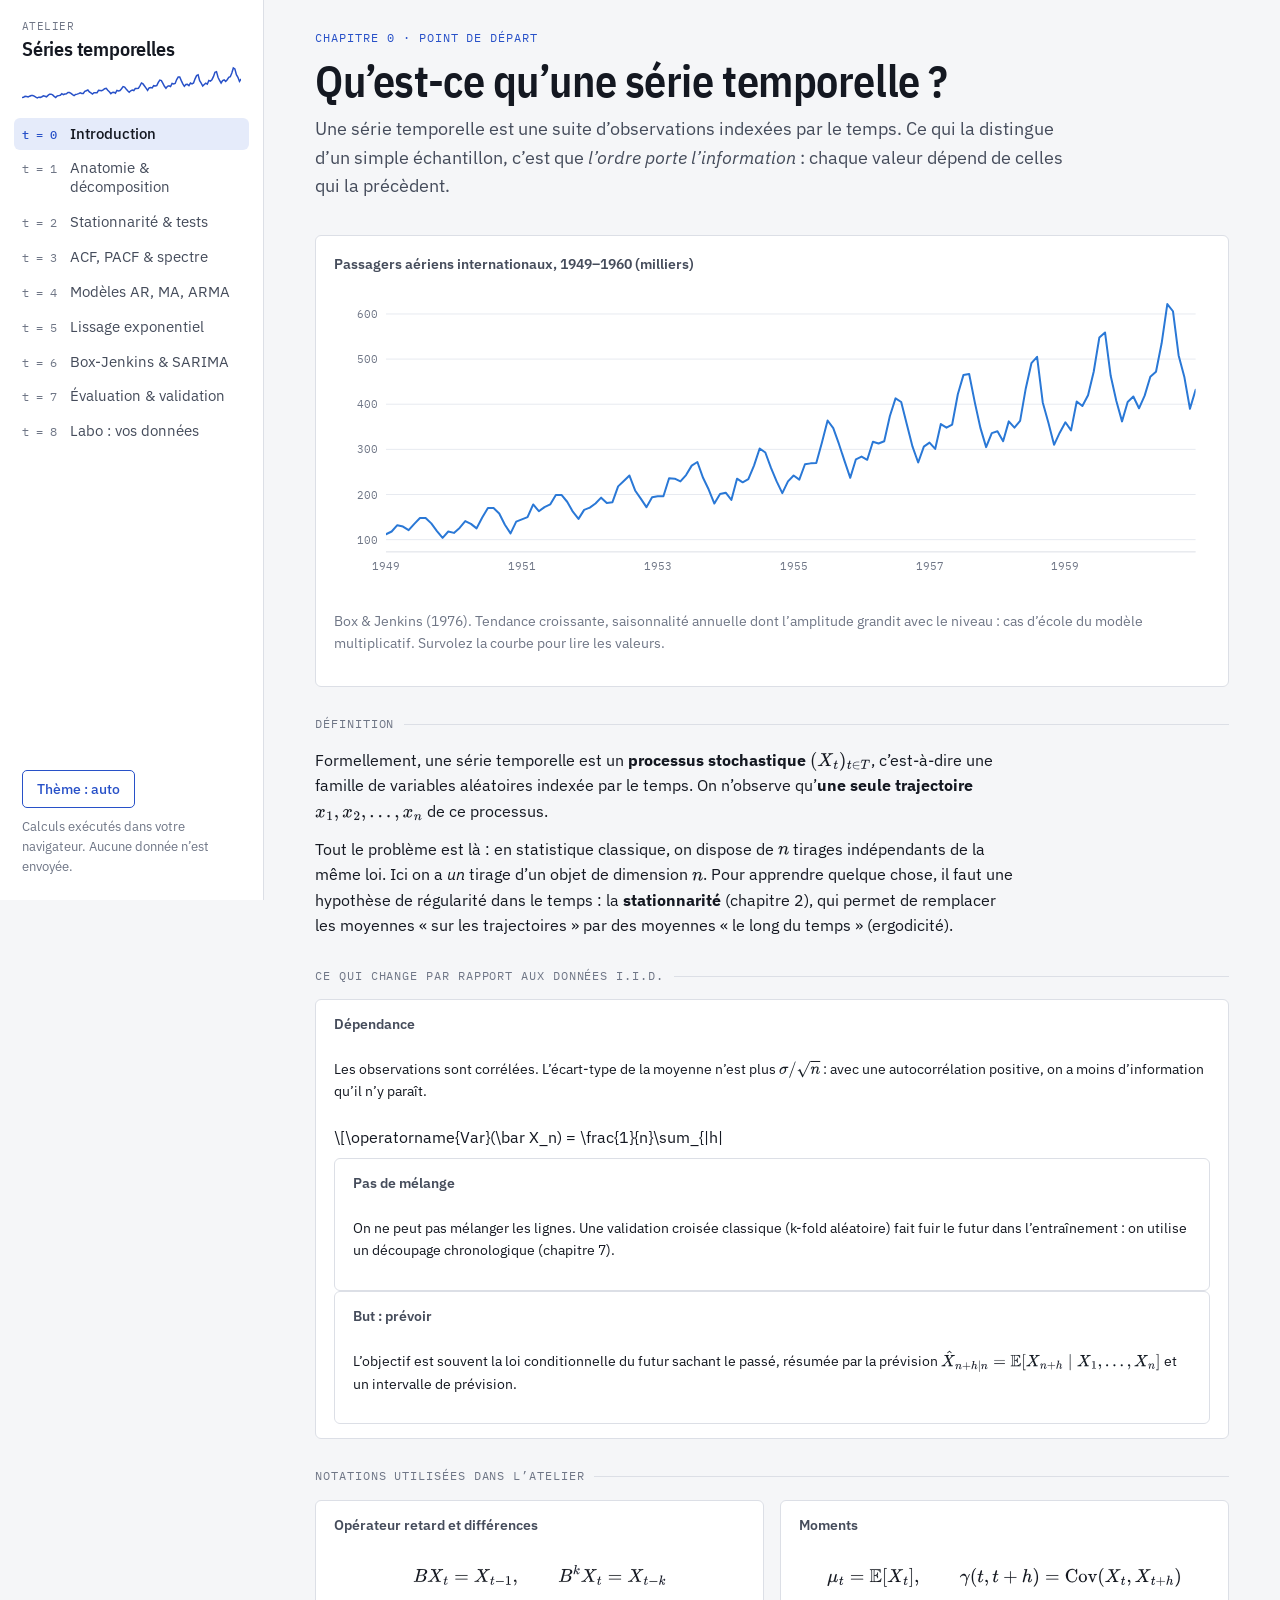
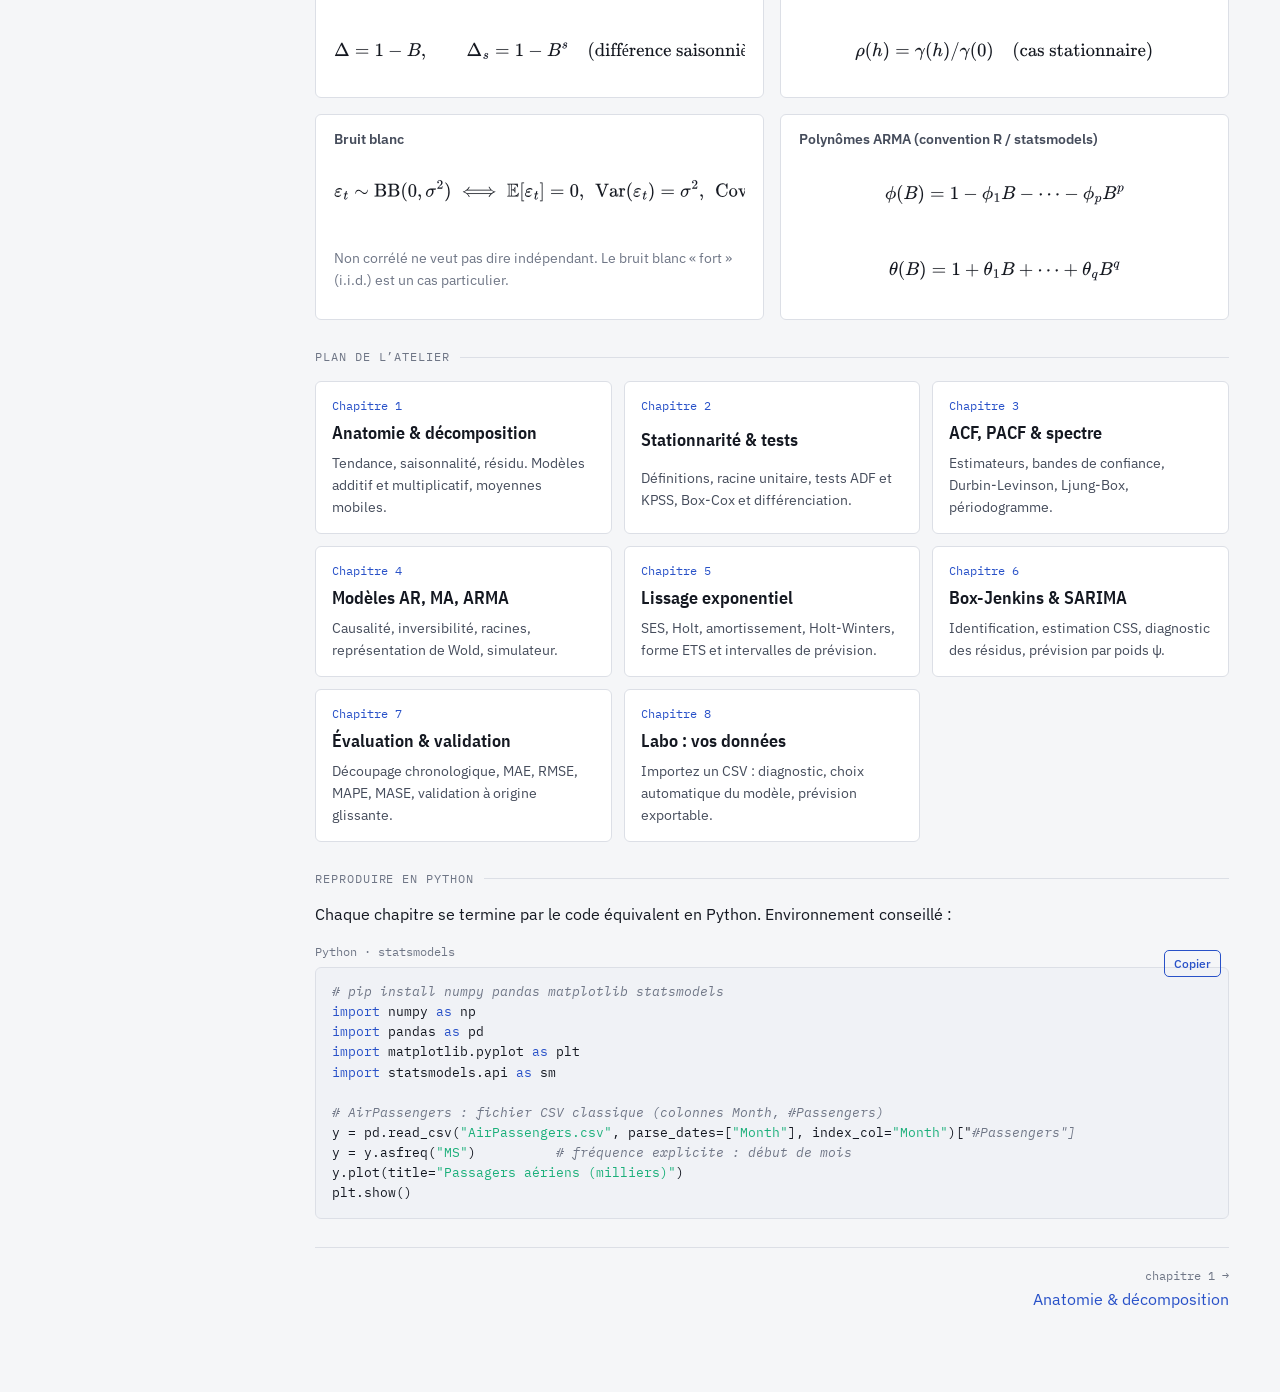
==== index.html @ 59c5519e "Atelier Séries Temporelles : application pédagogique interactive Neuf chapitres de la théorie à la p" ====
<!doctype html>
<html lang="fr">
<head>
<meta charset="utf-8">
<meta name="viewport" content="width=device-width, initial-scale=1, viewport-fit=cover">
<title>Atelier Séries Temporelles</title>
<meta name="description" content="Des fondements aux modèles SARIMA et Holt-Winters : théorie, simulations interactives et pratique sur vos propres données.">
<link rel="preconnect" href="https://fonts.googleapis.com">
<link rel="preconnect" href="https://fonts.gstatic.com" crossorigin>
<link rel="stylesheet" href="https://fonts.googleapis.com/css2?family=IBM+Plex+Mono:wght@400;500&family=IBM+Plex+Sans+Condensed:wght@500;600&family=IBM+Plex+Sans:ital,wght@0,400;0,500;0,600;1,400&display=swap">
<link rel="stylesheet" href="css/style.css">
<script>
  window.MathJax = {
    tex: { inlineMath: [['\\(', '\\)']], displayMath: [['\\[', '\\]']] },
    svg: { fontCache: 'global' },
    options: { skipHtmlTags: ['script', 'noscript', 'style', 'textarea', 'pre', 'code', 'select', 'option'] },
    startup: { typeset: false },
  };
</script>
<script src="vendor/tex-svg-full.js" defer></script>
</head>
<body>
<div class="app">
  <nav class="nav" aria-label="Chapitres">
    <div class="brand">
      <div class="brand-name"><small>Atelier</small>Séries temporelles</div>
      <svg id="brand-spark" viewBox="0 0 220 34" preserveAspectRatio="none" aria-hidden="true"><path d=""/></svg>
    </div>
    <ol id="toc"></ol>
    <div class="nav-foot">
      <button class="ghost theme-toggle" id="theme-toggle" type="button">Thème : auto</button>
      <span class="credit">Calculs exécutés dans votre navigateur. Aucune donnée n’est envoyée.</span>
    </div>
  </nav>
  <main id="content" tabindex="-1"></main>
</div>
<script src="js/stats.js"></script>
<script src="js/data.js"></script>
<script src="js/charts.js"></script>
<script src="js/ui.js"></script>
<script src="js/ch-fondations.js"></script>
<script src="js/ch-modeles.js"></script>
<script src="js/ch-pratique.js"></script>
<script src="js/app.js"></script>
</body>
</html>
---- css/style.css ----
/* Carnet de laboratoire : colonne de navigation fixe à gauche, texte à ~70 caractères,
   figures pleine largeur de la colonne de contenu. */
:root {
  --bg: #f5f6f8;
  --panel: #ffffff;
  --panel-2: #eef1f5;
  --ink: #141821;
  --ink-2: #454c5b;
  --ink-3: #6f7686;
  --line: #dcdfe6;
  --grid: #e7eaf0;
  --accent: #2851c8;
  --accent-ink: #ffffff;
  --accent-soft: #e5ebfa;
  --code-bg: #f0f2f6;
  --s1: #2a78d6;
  --s2: #eb6834;
  --s3: #1baf7a;
  --s4: #e34948;
  --s5: #4a3aa7;
  --good: #1d7f47;
  --good-soft: #e3f3ea;
  --warn: #9a6400;
  --warn-soft: #fbf0d9;
  --bad: #b83232;
  --bad-soft: #fbe6e6;

  --f-display: 'IBM Plex Sans Condensed', 'Arial Narrow', system-ui, sans-serif;
  --f-body: 'IBM Plex Sans', system-ui, -apple-system, 'Segoe UI', sans-serif;
  --f-mono: 'IBM Plex Mono', ui-monospace, 'SFMono-Regular', Menlo, Consolas, monospace;

  --radius: 6px;
  --nav-w: 264px;
  color-scheme: light;
}
@media (prefers-color-scheme: dark) {
  :root:not([data-theme="light"]) {
    --bg: #0e1015; --panel: #161920; --panel-2: #1c2029; --ink: #edf0f5; --ink-2: #b9bfcc; --ink-3: #868d9d;
    --line: #2a2f3b; --grid: #222733; --accent: #86a6ff; --accent-ink: #0e1015; --accent-soft: #1d2640;
    --code-bg: #12151b; --s1: #3987e5; --s2: #d95926; --s3: #199e70; --s4: #e66767; --s5: #9085e9;
    --good: #58c58a; --good-soft: #15291e; --warn: #e2b04a; --warn-soft: #2b2312; --bad: #f07b7b; --bad-soft: #2e1818;
    color-scheme: dark;
  }
}
:root[data-theme="dark"] {
  --bg: #0e1015; --panel: #161920; --panel-2: #1c2029; --ink: #edf0f5; --ink-2: #b9bfcc; --ink-3: #868d9d;
  --line: #2a2f3b; --grid: #222733; --accent: #86a6ff; --accent-ink: #0e1015; --accent-soft: #1d2640;
  --code-bg: #12151b; --s1: #3987e5; --s2: #d95926; --s3: #199e70; --s4: #e66767; --s5: #9085e9;
  --good: #58c58a; --good-soft: #15291e; --warn: #e2b04a; --warn-soft: #2b2312; --bad: #f07b7b; --bad-soft: #2e1818;
  color-scheme: dark;
}

* { box-sizing: border-box; }
html { -webkit-text-size-adjust: 100%; }
body {
  margin: 0; background: var(--bg); color: var(--ink);
  font-family: var(--f-body); font-size: 16px; line-height: 1.6;
}
a { color: var(--accent); }
:focus-visible { outline: 2px solid var(--accent); outline-offset: 2px; }
@media (prefers-reduced-motion: reduce) { * { transition: none !important; scroll-behavior: auto !important; } }

/* ------------------------------------------------ Coque */
.app { display: grid; grid-template-columns: var(--nav-w) minmax(0, 1fr); min-height: 100vh; }
.nav {
  position: sticky; top: env(safe-area-inset-top, 0px); height: 100vh; overflow-y: auto;
  border-right: 1px solid var(--line); background: var(--panel); padding: 20px 14px 24px;
  display: flex; flex-direction: column; gap: 18px;
}
.brand { display: grid; gap: 6px; padding: 0 8px; }
.brand-name { font-family: var(--f-display); font-weight: 600; font-size: 20px; line-height: 1.15; letter-spacing: -0.01em; }
.brand-name small { display: block; font-family: var(--f-mono); font-weight: 400; font-size: 11px; color: var(--ink-3); letter-spacing: 0.04em; text-transform: uppercase; margin-bottom: 4px; }
.brand svg { width: 100%; height: 34px; display: block; }
.brand svg path { fill: none; stroke: var(--accent); stroke-width: 1.5; }
.nav ol { list-style: none; margin: 0; padding: 0; display: grid; gap: 2px; }
.nav a {
  display: grid; grid-template-columns: 44px 1fr; align-items: baseline; gap: 4px;
  padding: 7px 8px; border-radius: var(--radius); color: var(--ink-2); text-decoration: none; font-size: 14.5px; line-height: 1.3;
}
.nav a .t { font-family: var(--f-mono); font-size: 11.5px; color: var(--ink-3); }
.nav a:hover { background: var(--panel-2); color: var(--ink); }
.nav a[aria-current="page"] { background: var(--accent-soft); color: var(--ink); font-weight: 500; }
.nav a[aria-current="page"] .t { color: var(--accent); }
.nav-foot { margin-top: auto; padding: 0 8px; display: grid; gap: 8px; font-size: 12.5px; color: var(--ink-3); }
.theme-toggle { justify-self: start; }

main { min-width: 0; padding-block: 28px 80px; padding-inline: clamp(16px, 4vw, 56px); }
.chapter { max-width: 980px; margin: 0 auto; display: grid; gap: 28px; }
/* Pistes de grille bornées : un tableau ou un bloc de code large défile dans son conteneur
   au lieu d'élargir la page. */
.chapter, .block, .panel, .formula, .ch-head, .quiz, .q, .prose, .prose ol, .prose ul { grid-template-columns: minmax(0, 1fr); }
.prose li { min-width: 0; }
.formula mjx-container { max-width: 100%; overflow-x: auto; overflow-y: hidden; }

/* ------------------------------------------------ Typographie */
.ch-head { display: grid; gap: 10px; padding-bottom: 6px; }
.eyebrow { font-family: var(--f-mono); font-size: 12px; letter-spacing: 0.08em; text-transform: uppercase; color: var(--accent); }
h1, h2, h3 { font-family: var(--f-display); text-wrap: balance; margin: 0; letter-spacing: -0.01em; }
h1 { font-size: clamp(30px, 4.2vw, 44px); line-height: 1.08; font-weight: 600; }
h2 { font-size: 25px; line-height: 1.2; font-weight: 600; }
h3 { font-size: 18.5px; line-height: 1.3; font-weight: 600; }
.lede { font-size: 18px; color: var(--ink-2); max-width: 68ch; margin: 0; }
.prose { max-width: 70ch; display: grid; gap: 12px; }
.prose p, .prose ul, .prose ol { margin: 0; }
.prose ul, .prose ol { padding-left: 1.3em; display: grid; gap: 4px; }
.muted { color: var(--ink-3); }
.small { font-size: 14px; }
code, kbd { font-family: var(--f-mono); font-size: 0.88em; background: var(--code-bg); padding: 1px 5px; border-radius: 4px; }
mjx-container[display="true"] { overflow-x: auto; overflow-y: hidden; max-width: 100%; padding: 4px 0; }

/* ------------------------------------------------ Blocs */
.block { display: grid; gap: 14px; }
.block > .label {
  font-family: var(--f-mono); font-size: 11.5px; letter-spacing: 0.08em; text-transform: uppercase; color: var(--ink-3);
  display: flex; align-items: center; gap: 10px;
}
.block > .label::after { content: ''; flex: 1; height: 1px; background: var(--line); }
.panel { background: var(--panel); border: 1px solid var(--line); border-radius: var(--radius); padding: 18px; display: grid; gap: 16px; min-width: 0; }
.formula {
  background: var(--panel); border: 1px solid var(--line); border-radius: var(--radius); padding: 14px 18px;
  display: grid; gap: 8px; min-width: 0; overflow-x: auto;
}
.formula .ftitle { font-size: 13.5px; font-weight: 600; color: var(--ink-2); }
.grid-2 { display: grid; grid-template-columns: repeat(auto-fit, minmax(min(100%, 380px), 1fr)); gap: 16px; }
.grid-3 { display: grid; grid-template-columns: repeat(auto-fit, minmax(min(100%, 250px), 1fr)); gap: 16px; }
.grid-2 > *, .grid-3 > * { min-width: 0; }
.callout { border-left: 3px solid var(--accent); background: var(--accent-soft); padding: 12px 16px; border-radius: 0 var(--radius) var(--radius) 0; max-width: 74ch; }
.callout.warn { border-color: var(--warn); background: var(--warn-soft); }
.callout.bad { border-color: var(--bad); background: var(--bad-soft); }
.callout.good { border-color: var(--good); background: var(--good-soft); }
.callout p { margin: 0; }
.callout p + p { margin-top: 6px; }

/* ------------------------------------------------ Contrôles */
.controls { display: flex; flex-wrap: wrap; gap: 14px 20px; align-items: flex-end; }
.ctl { display: grid; gap: 4px; min-width: 0; }
.ctl > span { font-size: 12.5px; color: var(--ink-2); font-weight: 500; }
.ctl output { font-family: var(--f-mono); color: var(--ink); font-weight: 400; }
select, input[type="number"], input[type="text"], textarea {
  font: inherit; font-size: 14px; color: var(--ink); background: var(--panel); border: 1px solid var(--line);
  border-radius: 5px; padding: 6px 8px; min-width: 0; max-width: 100%;
}
input[type="number"] { width: 72px; font-family: var(--f-mono); }
textarea { font-family: var(--f-mono); font-size: 12.5px; width: 100%; min-height: 120px; resize: vertical; }
input[type="range"] { width: 170px; accent-color: var(--accent); }
.ctl.check { display: flex; align-items: center; gap: 6px; font-size: 14px; }
.ctl.check input { accent-color: var(--accent); }
button, .btn {
  font: inherit; font-size: 14px; font-weight: 500; cursor: pointer; border-radius: 5px; padding: 7px 14px;
  border: 1px solid var(--accent); background: var(--accent); color: var(--accent-ink);
}
button.ghost, .btn.ghost { background: transparent; color: var(--accent); }
button:disabled { opacity: 0.55; cursor: progress; }
.seg { display: inline-flex; border: 1px solid var(--line); border-radius: 5px; overflow: hidden; }
.seg button { border: 0; border-radius: 0; background: transparent; color: var(--ink-2); padding: 6px 11px; }
.seg button[aria-pressed="true"] { background: var(--accent); color: var(--accent-ink); }
.orders { display: flex; flex-wrap: wrap; gap: 10px; align-items: flex-end; }
.orders .grp { display: flex; gap: 6px; align-items: flex-end; padding: 8px 10px; border: 1px dashed var(--line); border-radius: var(--radius); }
.orders .grp .ctl input { width: 54px; }
.orders .grp-title { font-family: var(--f-mono); font-size: 12px; color: var(--ink-3); align-self: center; }

/* ------------------------------------------------ Graphiques */
.chart { position: relative; min-width: 0; width: 100%; }
.chart-head { display: flex; flex-wrap: wrap; justify-content: space-between; gap: 6px 16px; align-items: baseline; margin-bottom: 4px; }
.chart-title { font-size: 13.5px; font-weight: 600; color: var(--ink-2); }
.chart-legend { display: flex; flex-wrap: wrap; gap: 4px 14px; font-size: 12.5px; color: var(--ink-2); }
.lg-item { display: inline-flex; align-items: center; gap: 6px; }
.lg-swatch { display: inline-block; width: 14px; height: 3px; border-radius: 2px; background: var(--c); flex: none; }
.lg-swatch.dash { background: repeating-linear-gradient(90deg, var(--c) 0 4px, transparent 4px 7px); }
.lg-swatch.band { height: 10px; opacity: 0.35; }
.lg-swatch.dot { width: 9px; height: 9px; border-radius: 50%; }
.chart-svg { display: block; max-width: 100%; height: auto; overflow: visible; touch-action: pan-y; }
.chart-svg.square { margin: 0 auto; }
.chart-svg .grid line { stroke: var(--grid); stroke-width: 1; }
.chart-svg .axis { stroke: var(--line); }
.chart-svg .tick { fill: var(--ink-3); font-size: 11px; font-family: var(--f-mono); }
.chart-svg .axis-title { fill: var(--ink-3); font-size: 11.5px; }
.chart-svg .shade { fill: var(--panel-2); }
.chart-svg .shade-label { fill: var(--ink-3); font-size: 11px; font-family: var(--f-mono); }
.chart-svg .crosshair { stroke: var(--ink-3); stroke-width: 1; stroke-dasharray: 3 3; pointer-events: none; }
.chart-svg .hover-dot { stroke: var(--panel); stroke-width: 2; pointer-events: none; }
.chart-svg .unit-circle { fill: none; stroke: var(--ink-3); stroke-width: 1.2; stroke-dasharray: 5 4; }
.chart-tip {
  position: absolute; z-index: 5; pointer-events: none; background: var(--panel); border: 1px solid var(--line);
  border-radius: 5px; padding: 7px 10px; font-size: 12.5px; box-shadow: 0 4px 16px rgb(0 0 0 / 0.12); min-width: 150px; max-width: 280px;
}
.tip-x { font-family: var(--f-mono); font-size: 11.5px; color: var(--ink-3); margin-bottom: 3px; }
.tip-row { display: flex; align-items: center; gap: 6px; }
.tip-row b { margin-left: auto; font-family: var(--f-mono); font-weight: 500; padding-left: 10px; }
.tip-muted { color: var(--ink-3); font-family: var(--f-mono); font-size: 11px; }

/* ------------------------------------------------ Tableaux & stats */
.table-wrap { overflow-x: auto; min-width: 0; }
table { border-collapse: collapse; width: 100%; font-size: 14px; font-variant-numeric: tabular-nums; }
th, td { text-align: left; padding: 7px 10px; border-bottom: 1px solid var(--line); white-space: nowrap; }
th { font-size: 12px; font-weight: 600; color: var(--ink-3); text-transform: uppercase; letter-spacing: 0.04em; }
td.num, th.num { text-align: right; font-family: var(--f-mono); font-size: 13px; }
tr.best td { background: var(--good-soft); }
tr.click { cursor: pointer; }
tr.click:hover td { background: var(--panel-2); }
.stats { display: grid; grid-template-columns: repeat(auto-fit, minmax(130px, 1fr)); gap: 10px; }
.stat { border: 1px solid var(--line); border-radius: var(--radius); padding: 10px 12px; background: var(--panel); display: grid; gap: 2px; }
.stat .k { font-size: 12px; color: var(--ink-3); }
.stat .v { font-family: var(--f-mono); font-size: 17px; font-variant-numeric: tabular-nums; }
.pill { display: inline-flex; align-items: center; gap: 5px; font-size: 12.5px; font-weight: 600; padding: 2px 9px; border-radius: 999px; white-space: nowrap; }
.pill.good { background: var(--good-soft); color: var(--good); }
.pill.warn { background: var(--warn-soft); color: var(--warn); }
.pill.bad { background: var(--bad-soft); color: var(--bad); }
.pill.good::before { content: '✓'; }
.pill.bad::before { content: '✕'; }
.pill.warn::before { content: '!'; }
.eq-live { font-size: 15px; overflow-x: auto; }

/* ------------------------------------------------ Code */
.code { position: relative; min-width: 0; }
.code pre {
  margin: 0; background: var(--code-bg); border: 1px solid var(--line); border-radius: var(--radius);
  padding: 14px 16px; overflow-x: auto; font-family: var(--f-mono); font-size: 13px; line-height: 1.55; color: var(--ink);
}
.code pre .c { color: var(--ink-3); font-style: italic; }
.code pre .k { color: var(--accent); }
.code pre .s { color: var(--s3); }
.code .copy { position: absolute; top: 8px; right: 8px; font-size: 12px; padding: 3px 9px; }
.code-title { font-family: var(--f-mono); font-size: 12px; color: var(--ink-3); margin-bottom: 6px; }

/* ------------------------------------------------ Quiz */
.quiz { display: grid; gap: 14px; }
.q { border: 1px solid var(--line); border-radius: var(--radius); padding: 14px 16px; background: var(--panel); display: grid; gap: 10px; }
.q-text { font-weight: 500; }
.q-opts { display: grid; gap: 6px; }
.q-opts button {
  text-align: left; background: var(--panel); color: var(--ink); border: 1px solid var(--line); font-weight: 400;
}
.q-opts button:hover { border-color: var(--accent); }
.q-opts button.right { border-color: var(--good); background: var(--good-soft); }
.q-opts button.wrong { border-color: var(--bad); background: var(--bad-soft); }
.q-expl { font-size: 14.5px; color: var(--ink-2); }

/* ------------------------------------------------ Carte des chapitres */
.map { display: grid; grid-template-columns: repeat(auto-fit, minmax(min(100%, 280px), 1fr)); gap: 12px; }
.map a {
  display: grid; gap: 4px; padding: 14px 16px; border: 1px solid var(--line); border-radius: var(--radius);
  background: var(--panel); color: var(--ink); text-decoration: none;
}
.map a:hover { border-color: var(--accent); }
.map .t { font-family: var(--f-mono); font-size: 12px; color: var(--accent); }
.map .n { font-family: var(--f-display); font-size: 18px; font-weight: 600; }
.map .d { font-size: 14px; color: var(--ink-2); }
.pager { display: flex; justify-content: space-between; gap: 12px; flex-wrap: wrap; border-top: 1px solid var(--line); padding-top: 18px; }
.pager a { text-decoration: none; display: grid; gap: 2px; }
.pager a span { font-size: 12px; color: var(--ink-3); font-family: var(--f-mono); }
.pager .next { text-align: right; margin-left: auto; }
.busy { font-family: var(--f-mono); font-size: 13px; color: var(--ink-3); }
.dropzone { border: 1.5px dashed var(--line); border-radius: var(--radius); padding: 16px; display: grid; gap: 10px; }
.dropzone.over { border-color: var(--accent); background: var(--accent-soft); }

/* ------------------------------------------------ Mobile */
@media (max-width: 900px) {
  .app { grid-template-columns: minmax(0, 1fr); }
  .nav {
    position: sticky; top: env(safe-area-inset-top, 0px); z-index: 10; height: auto; flex-direction: row; align-items: center;
    border-right: 0; border-bottom: 1px solid var(--line); padding: 8px 12px; gap: 10px; overflow: visible;
  }
  .brand { padding: 0; }
  .brand svg, .brand-name small, .nav-foot .credit { display: none; }
  .brand-name { font-size: 16px; white-space: nowrap; }
  .nav ol { display: flex; overflow-x: auto; gap: 4px; flex: 1; scrollbar-width: none; }
  .nav ol::-webkit-scrollbar { display: none; }
  .nav a { display: flex; white-space: nowrap; padding: 6px 10px; font-size: 13.5px; }
  .nav-foot { margin: 0; padding: 0; }
  input[type="range"] { width: 140px; }
}
@media (max-width: 520px) {
  .brand { display: none; }
  .panel { padding: 14px; }
}
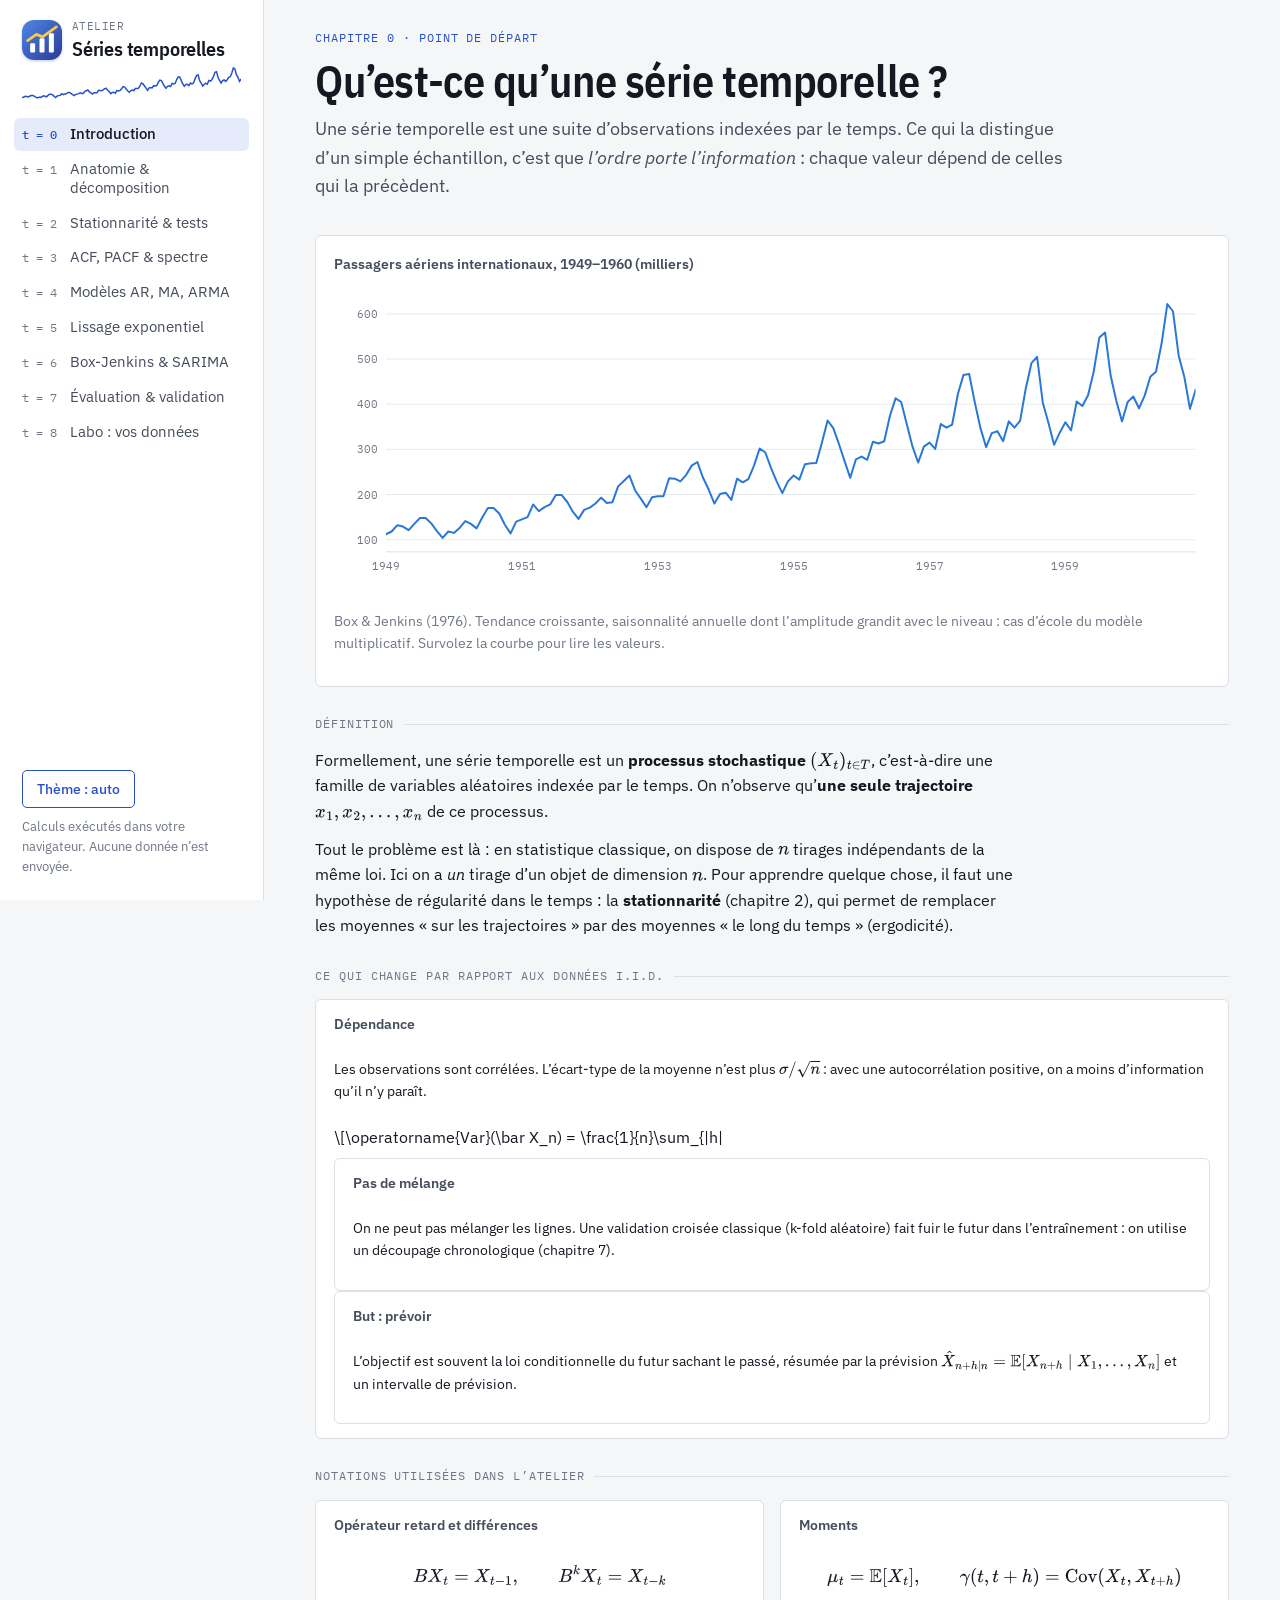
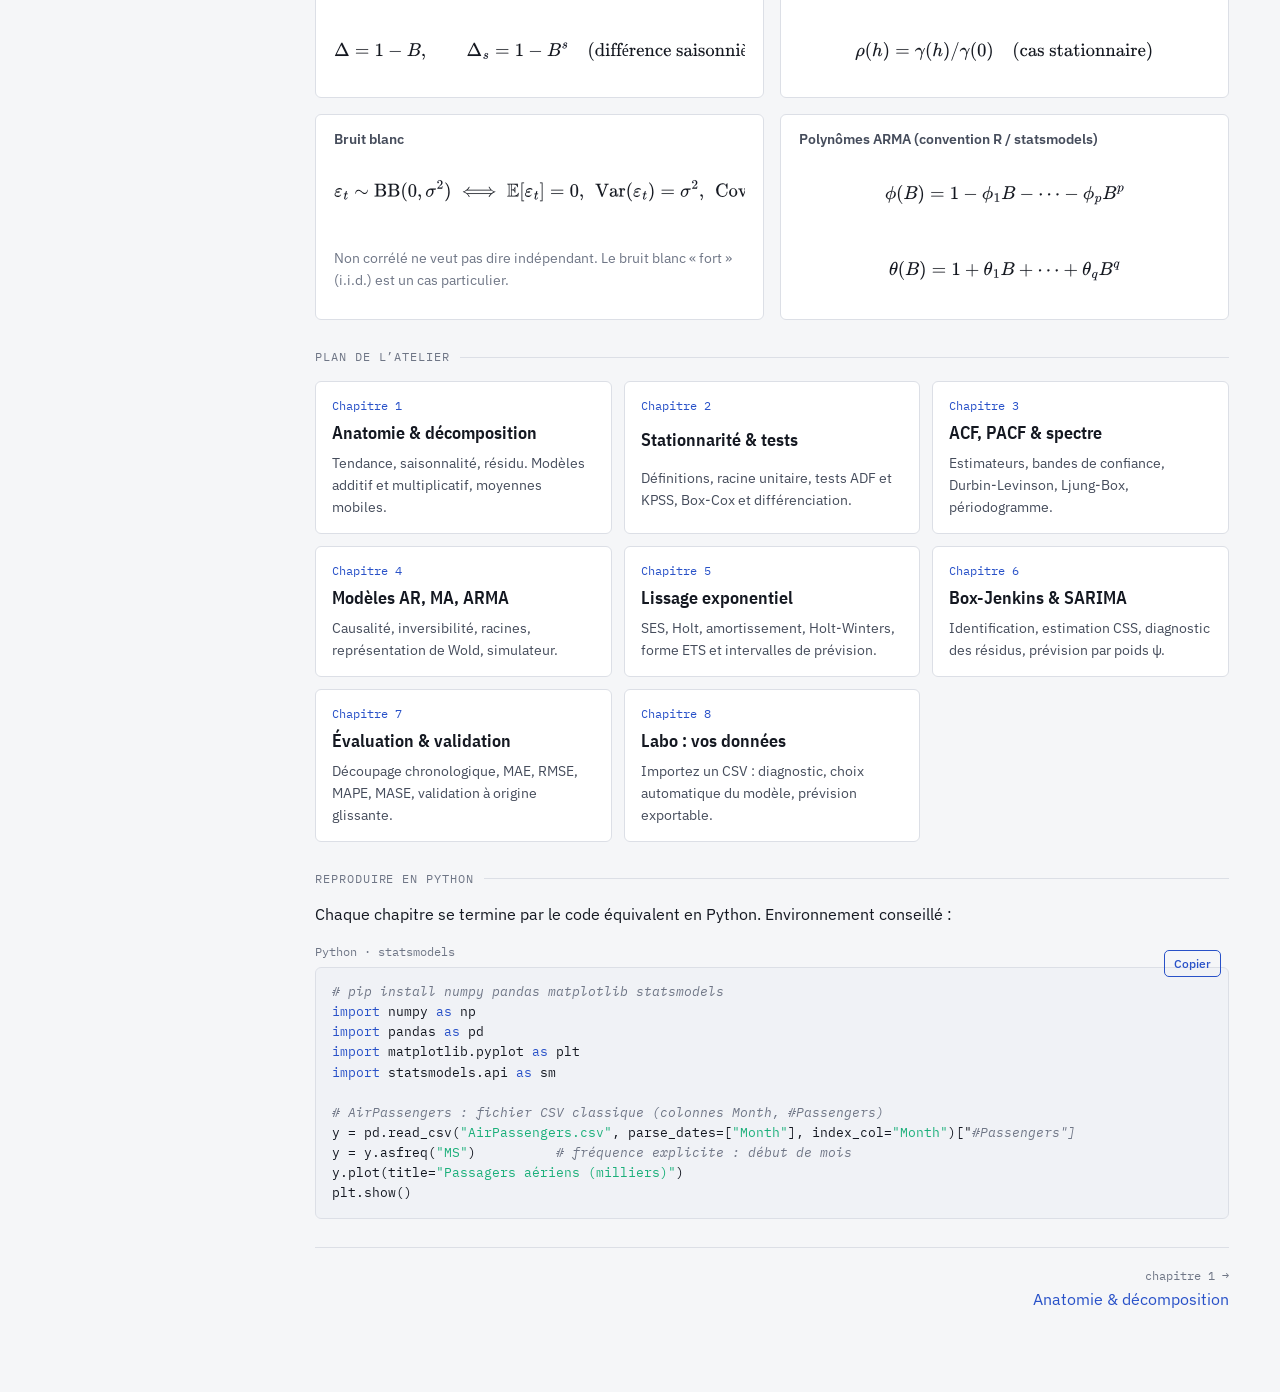
==== commit 8429faa8: "Menu mobile et icône d'application Bouton ☰ qui ouvre un tiroir de navigation sur mobile (fermeture " ====
--- a/index.html
+++ b/index.html
@@ -5,6 +5,10 @@
 <meta name="viewport" content="width=device-width, initial-scale=1, viewport-fit=cover">
 <title>Atelier Séries Temporelles</title>
 <meta name="description" content="Des fondements aux modèles SARIMA et Holt-Winters : théorie, simulations interactives et pratique sur vos propres données.">
+<link rel="icon" href="icons/icon.svg" type="image/svg+xml">
+<link rel="apple-touch-icon" href="icons/apple-touch-icon.png">
+<link rel="manifest" href="manifest.webmanifest">
+<meta name="theme-color" content="#2a3b98">
 <link rel="preconnect" href="https://fonts.googleapis.com">
 <link rel="preconnect" href="https://fonts.gstatic.com" crossorigin>
 <link rel="stylesheet" href="https://fonts.googleapis.com/css2?family=IBM+Plex+Mono:wght@400;500&family=IBM+Plex+Sans+Condensed:wght@500;600&family=IBM+Plex+Sans:ital,wght@0,400;0,500;0,600;1,400&display=swap">
@@ -20,10 +24,22 @@
 <script src="vendor/tex-svg-full.js" defer></script>
 </head>
 <body>
+<header class="topbar">
+  <button class="menu-btn" id="menu-btn" type="button" aria-controls="nav" aria-expanded="false" aria-label="Ouvrir le menu des chapitres">
+    <svg viewBox="0 0 24 24" aria-hidden="true"><path class="l1" d="M5 7h14"/><path class="l2" d="M5 12h14"/><path class="l3" d="M5 17h14"/></svg>
+  </button>
+  <img class="app-icon" src="icons/icon.svg" alt="" width="44" height="44">
+  <div class="topbar-text">
+    <span class="topbar-title">Séries temporelles</span>
+    <span class="topbar-sub" id="topbar-sub"></span>
+  </div>
+</header>
+<div class="scrim" id="scrim" hidden></div>
 <div class="app">
-  <nav class="nav" aria-label="Chapitres">
+  <nav class="nav" id="nav" aria-label="Chapitres">
     <div class="brand">
-      <div class="brand-name"><small>Atelier</small>Séries temporelles</div>
+      <div class="brand-row"><img class="app-icon" src="icons/icon.svg" alt="" width="40" height="40">
+      <div class="brand-name"><small>Atelier</small>Séries temporelles</div></div>
       <svg id="brand-spark" viewBox="0 0 220 34" preserveAspectRatio="none" aria-hidden="true"><path d=""/></svg>
     </div>
     <ol id="toc"></ol>
--- a/css/style.css
+++ b/css/style.css
@@ -254,23 +254,44 @@
 .dropzone { border: 1.5px dashed var(--line); border-radius: var(--radius); padding: 16px; display: grid; gap: 10px; }
 .dropzone.over { border-color: var(--accent); background: var(--accent-soft); }
 
-/* ------------------------------------------------ Mobile */
+/* ------------------------------------------------ Icône d'application et en-tête mobile */
+.app-icon { display: block; flex: none; border-radius: 12px; box-shadow: 0 1px 3px rgb(20 30 80 / 0.25); }
+.brand-row { display: flex; align-items: center; gap: 10px; }
+.topbar { display: none; }
+.scrim { display: none; }
+.menu-btn {
+  width: 48px; height: 48px; flex: none; display: grid; place-items: center; padding: 0;
+  background: var(--panel); border: 1.5px solid var(--line); border-radius: 14px; color: var(--ink);
+}
+.menu-btn:hover { border-color: var(--ink-3); }
+.menu-btn svg { width: 24px; height: 24px; }
+.menu-btn path { stroke: currentColor; stroke-width: 2.2; stroke-linecap: round; transition: transform 0.2s ease, opacity 0.2s ease; transform-origin: 12px 12px; }
+.menu-btn[aria-expanded="true"] .l1 { transform: translateY(5px) rotate(45deg); }
+.menu-btn[aria-expanded="true"] .l2 { opacity: 0; }
+.menu-btn[aria-expanded="true"] .l3 { transform: translateY(-5px) rotate(-45deg); }
+
+/* ------------------------------------------------ Mobile : tiroir de navigation */
 @media (max-width: 900px) {
   .app { grid-template-columns: minmax(0, 1fr); }
+  .topbar {
+    display: flex; align-items: center; gap: 12px; position: sticky; top: env(safe-area-inset-top, 0px); z-index: 30;
+    padding: 10px 16px; background: var(--bg); border-bottom: 1px solid var(--line);
+  }
+  .topbar-text { display: grid; min-width: 0; line-height: 1.2; }
+  .topbar-title { font-family: var(--f-display); font-weight: 600; font-size: 17px; }
+  .topbar-sub { font-size: 12.5px; color: var(--ink-3); white-space: nowrap; overflow: hidden; text-overflow: ellipsis; }
   .nav {
-    position: sticky; top: env(safe-area-inset-top, 0px); z-index: 10; height: auto; flex-direction: row; align-items: center;
-    border-right: 0; border-bottom: 1px solid var(--line); padding: 8px 12px; gap: 10px; overflow: visible;
+    position: fixed; z-index: 50; top: 0; bottom: 0; left: 0; height: auto; width: min(86vw, 320px);
+    padding-top: calc(20px + env(safe-area-inset-top, 0px)); padding-bottom: calc(24px + env(safe-area-inset-bottom, 0px));
+    transform: translateX(-102%); transition: transform 0.25s ease; box-shadow: 0 0 40px rgb(0 0 0 / 0.25); visibility: hidden;
   }
-  .brand { padding: 0; }
-  .brand svg, .brand-name small, .nav-foot .credit { display: none; }
-  .brand-name { font-size: 16px; white-space: nowrap; }
-  .nav ol { display: flex; overflow-x: auto; gap: 4px; flex: 1; scrollbar-width: none; }
-  .nav ol::-webkit-scrollbar { display: none; }
-  .nav a { display: flex; white-space: nowrap; padding: 6px 10px; font-size: 13.5px; }
-  .nav-foot { margin: 0; padding: 0; }
+  .nav.open { transform: none; visibility: visible; }
+  .nav a { padding: 10px 8px; font-size: 15px; }
+  .scrim { display: block; position: fixed; inset: 0; z-index: 40; background: rgb(10 14 25 / 0.45); }
+  .scrim[hidden] { display: none; }
+  body.menu-open { overflow: hidden; }
   input[type="range"] { width: 140px; }
 }
 @media (max-width: 520px) {
-  .brand { display: none; }
   .panel { padding: 14px; }
 }
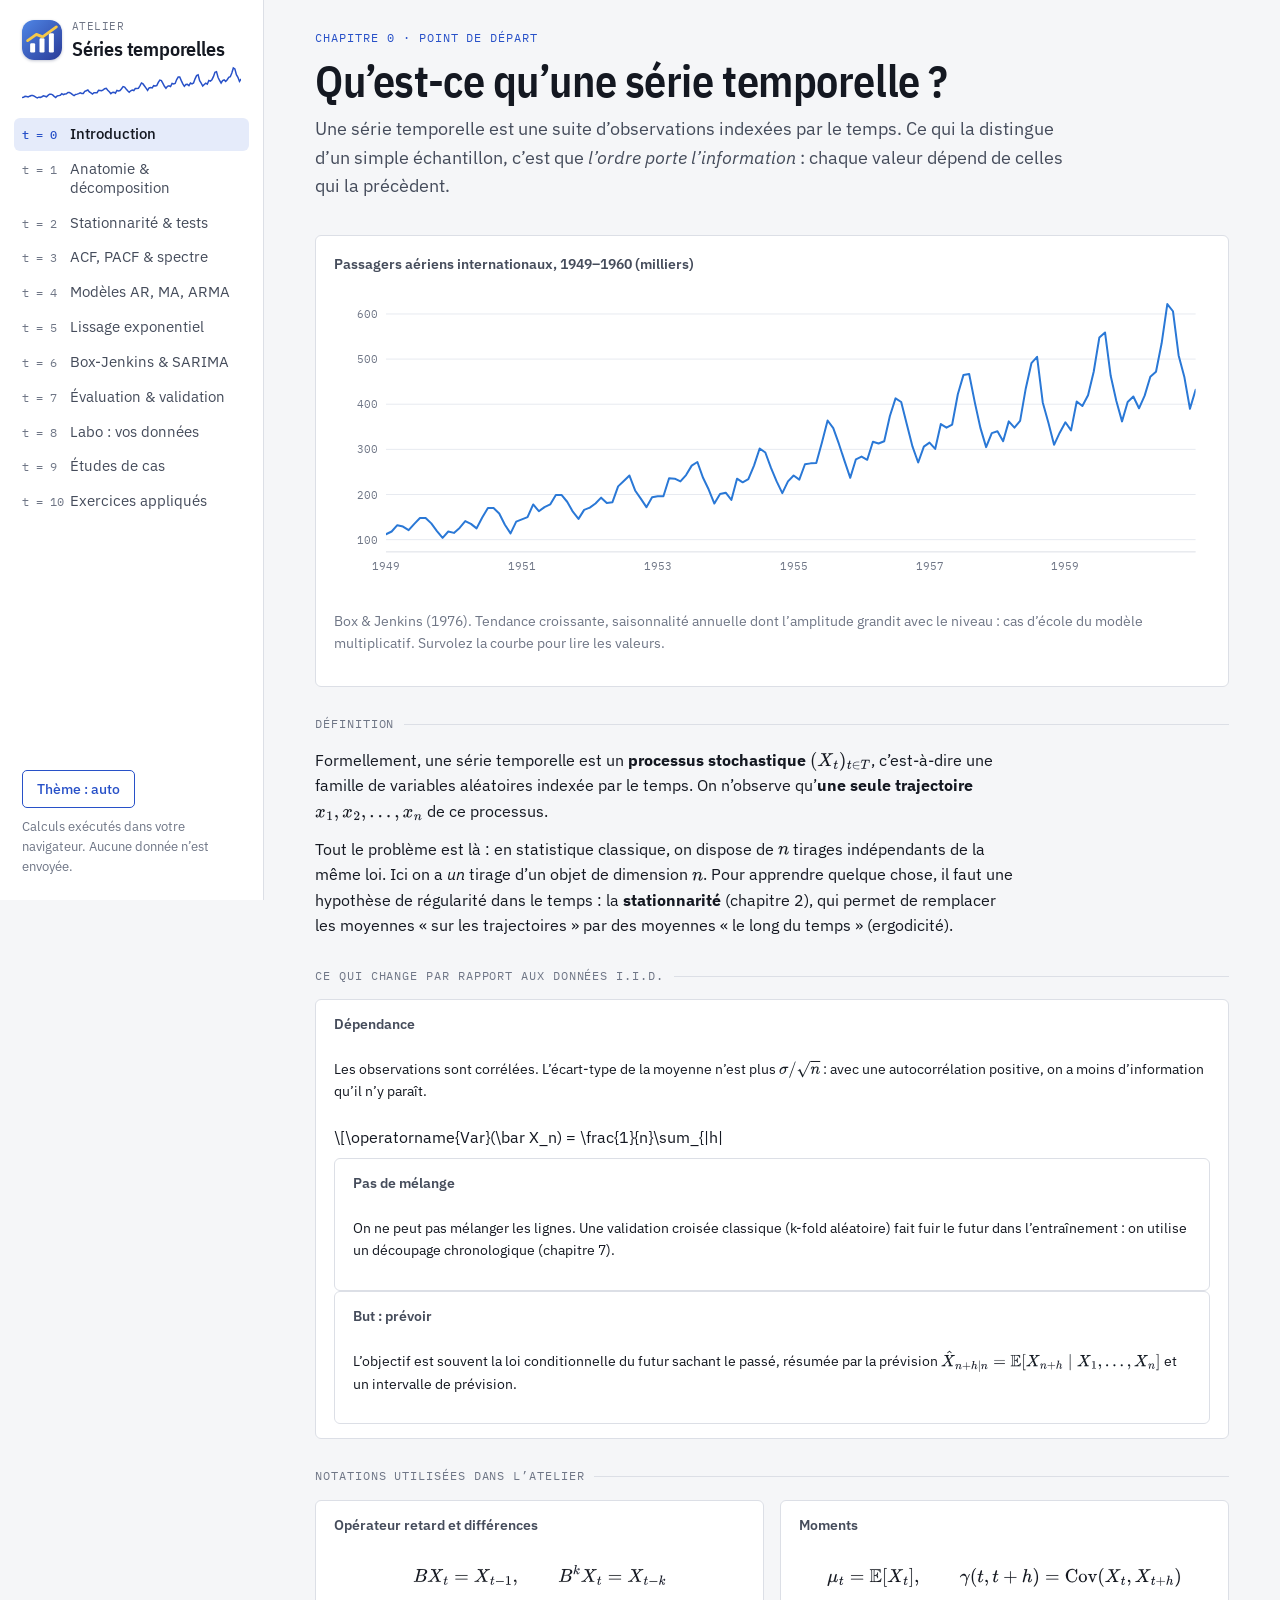
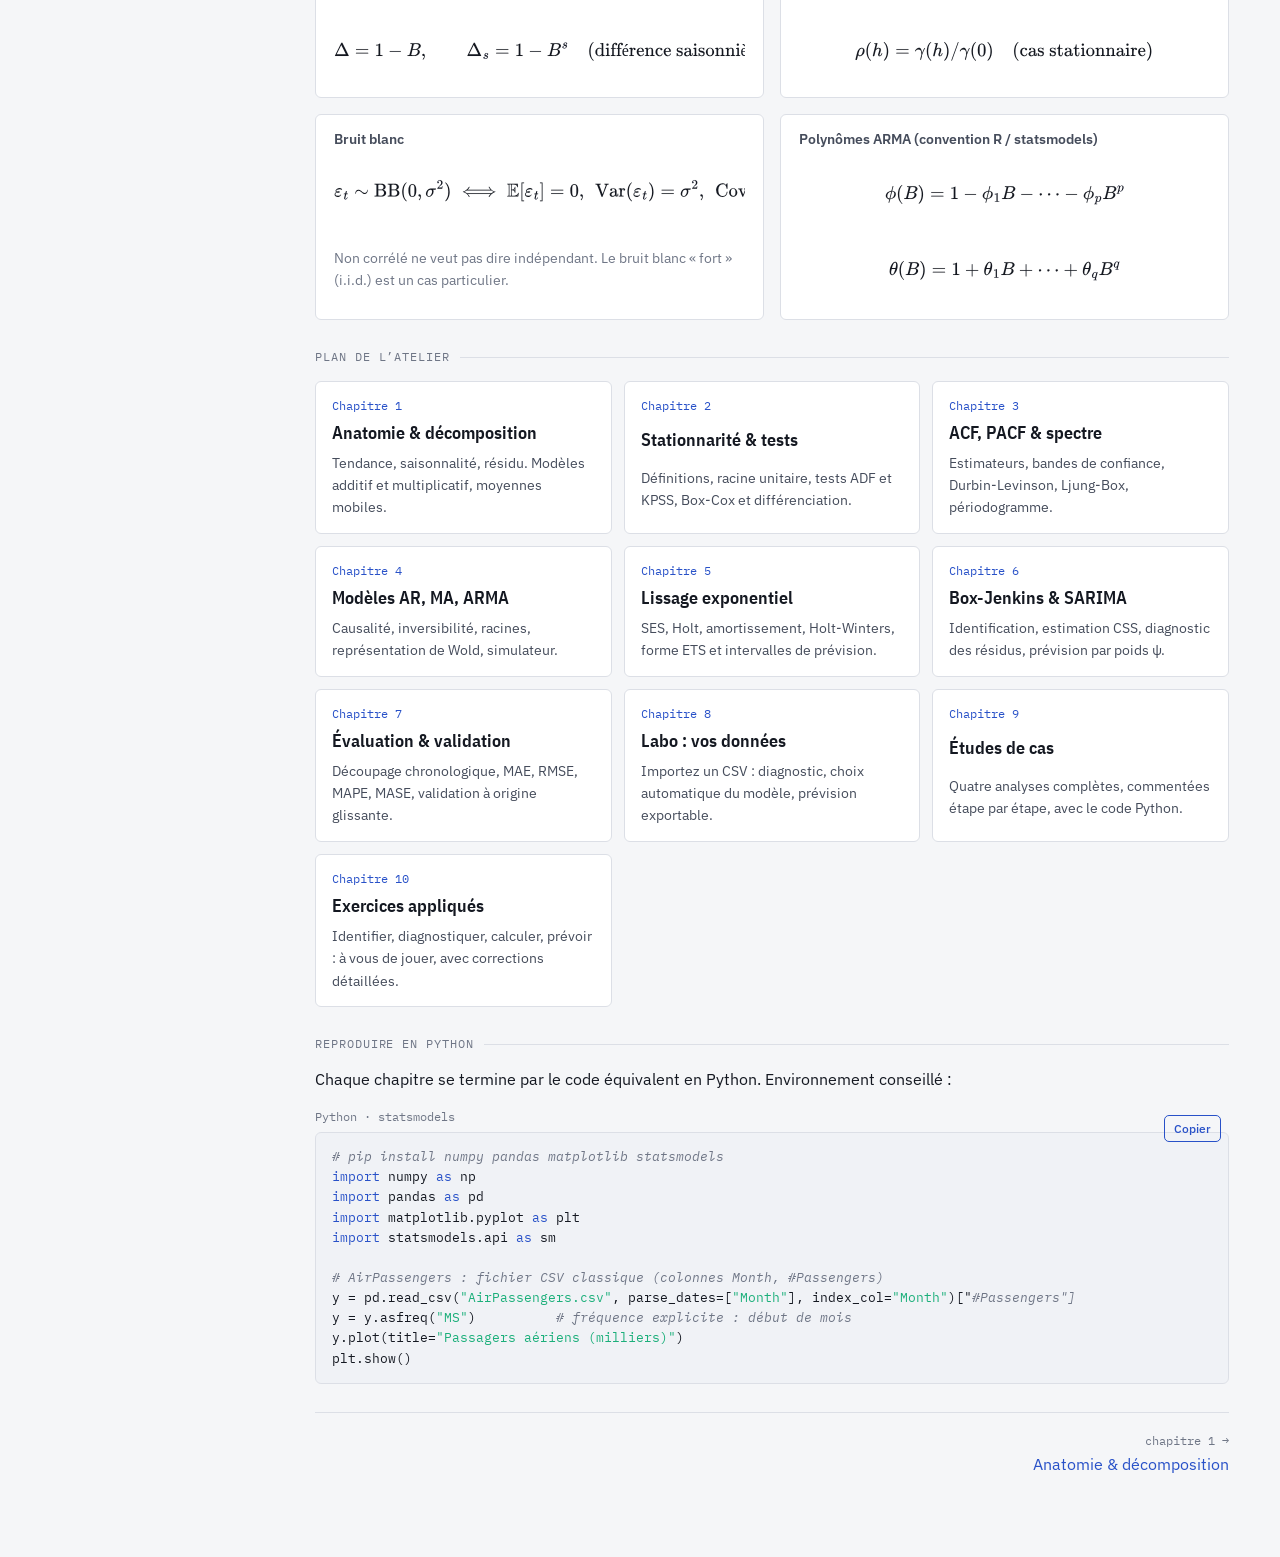
==== commit d9b16ed3: "Études de cas commentées et exercices appliqués Chapitre 9 : quatre analyses complètes étape par éta" ====
--- a/index.html
+++ b/index.html
@@ -57,6 +57,8 @@
 <script src="js/ch-fondations.js"></script>
 <script src="js/ch-modeles.js"></script>
 <script src="js/ch-pratique.js"></script>
+<script src="js/ch-cas.js"></script>
+<script src="js/ch-exercices.js"></script>
 <script src="js/app.js"></script>
 </body>
 </html>
--- a/css/style.css
+++ b/css/style.css
@@ -254,6 +254,53 @@
 .dropzone { border: 1.5px dashed var(--line); border-radius: var(--radius); padding: 16px; display: grid; gap: 10px; }
 .dropzone.over { border-color: var(--accent); background: var(--accent-soft); }
 
+/* ------------------------------------------------ Études de cas */
+.case-tabs { display: grid; grid-template-columns: repeat(auto-fit, minmax(min(100%, 200px), 1fr)); gap: 10px; }
+.case-tabs button {
+  display: grid; gap: 2px; text-align: left; background: var(--panel); color: var(--ink); border: 1px solid var(--line);
+  border-radius: var(--radius); padding: 12px 14px; font-weight: 400;
+}
+.case-tabs button:hover { border-color: var(--accent); }
+.case-tabs button[aria-selected="true"] { border-color: var(--accent); box-shadow: inset 0 0 0 1px var(--accent); background: var(--accent-soft); }
+.ct-title { font-family: var(--f-display); font-size: 17px; font-weight: 600; }
+.ct-tag { font-size: 13px; color: var(--ink-2); }
+#case-body { display: grid; gap: 24px; grid-template-columns: minmax(0, 1fr); }
+.case-brief {
+  display: grid; grid-template-columns: repeat(auto-fit, minmax(min(100%, 260px), 1fr)); gap: 12px 24px;
+  background: var(--panel); border: 1px solid var(--line); border-radius: var(--radius); padding: 16px 18px;
+}
+.case-brief > div { min-width: 0; }
+.case-brief .k { font-family: var(--f-mono); font-size: 11.5px; letter-spacing: 0.08em; text-transform: uppercase; color: var(--ink-3); }
+.case-brief p { margin: 4px 0 0; font-size: 14.5px; }
+.chip { display: inline-block; font-size: 12.5px; padding: 2px 9px; border-radius: 999px; border: 1px solid var(--line); text-decoration: none; margin: 2px 2px 0 0; color: var(--accent); }
+.chip:hover { border-color: var(--accent); }
+.steps { list-style: none; margin: 0; padding: 0; display: grid; gap: 30px; grid-template-columns: minmax(0, 1fr); }
+.step { display: grid; grid-template-columns: 40px minmax(0, 1fr); gap: 16px; }
+.step-num {
+  width: 36px; height: 36px; border-radius: 50%; display: grid; place-items: center; font-family: var(--f-mono); font-weight: 500;
+  background: var(--accent); color: var(--accent-ink); position: sticky; top: 12px;
+}
+.step-body { display: grid; gap: 12px; grid-template-columns: minmax(0, 1fr); min-width: 0; border-left: 1px dashed var(--line); padding-left: 18px; margin-left: -34px; padding-bottom: 4px; }
+.step-body h3 { margin-top: 6px; }
+.step-fig { display: grid; gap: 12px; grid-template-columns: minmax(0, 1fr); min-width: 0; }
+.step-take { max-width: none; }
+.step-py summary { cursor: pointer; font-size: 13.5px; color: var(--accent); font-weight: 500; padding: 4px 0; }
+.step-py[open] summary { margin-bottom: 8px; }
+@media (max-width: 600px) {
+  .step { grid-template-columns: minmax(0, 1fr); gap: 8px; }
+  .step-num { position: static; }
+  .step-body { margin-left: 0; padding-left: 0; border-left: 0; }
+}
+
+/* ------------------------------------------------ Exercices */
+.ex-score { justify-self: end; font-size: 13px; color: var(--ink-3); font-family: var(--f-mono); }
+.ex-score strong { color: var(--ink); }
+.ex-answers button.right { border-color: var(--good); background: var(--good-soft); color: var(--good); }
+.ex-answers button.wrong { border-color: var(--bad); background: var(--bad-soft); color: var(--bad); }
+.ex-answers button:disabled { cursor: default; opacity: 1; }
+.ex-q { font-size: 16.5px; margin: 0; max-width: 72ch; }
+#exC h3 { margin: 0; }
+
 /* ------------------------------------------------ Icône d'application et en-tête mobile */
 .app-icon { display: block; flex: none; border-radius: 12px; box-shadow: 0 1px 3px rgb(20 30 80 / 0.25); }
 .brand-row { display: flex; align-items: center; gap: 10px; }
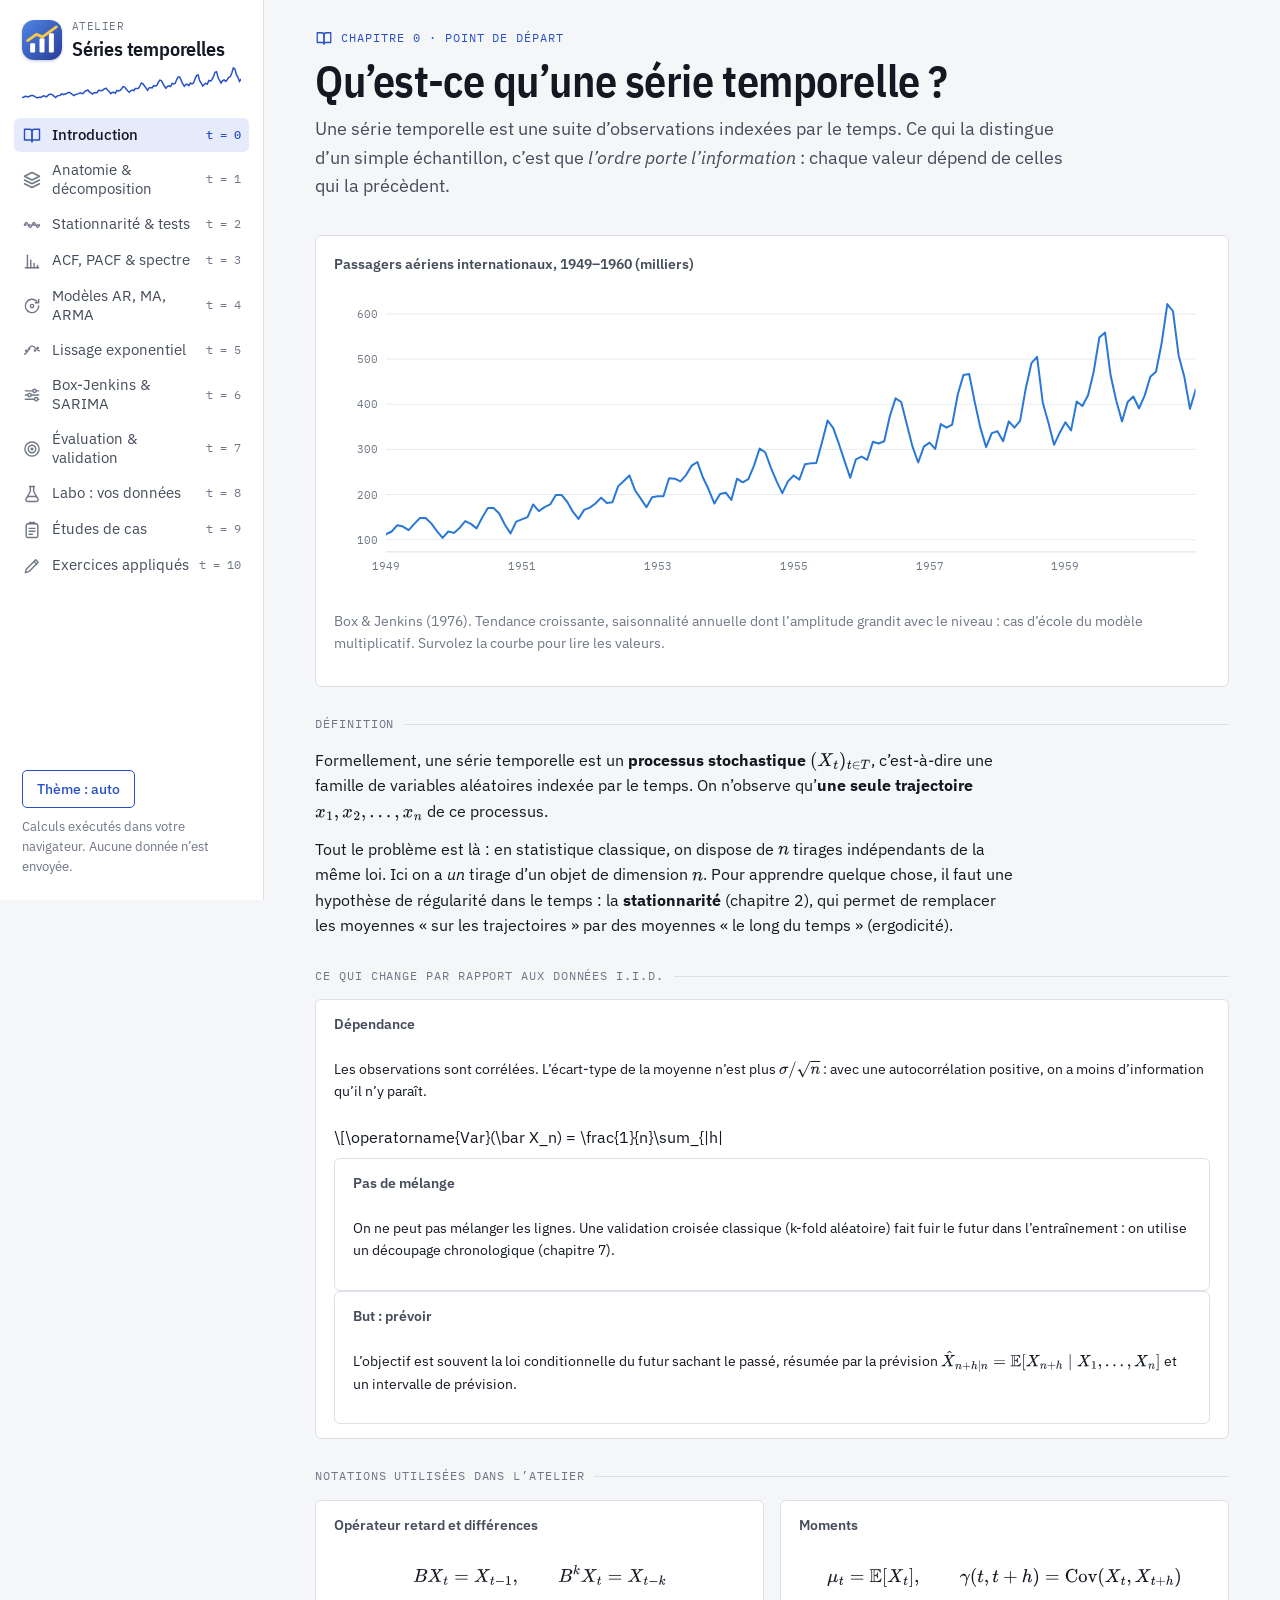
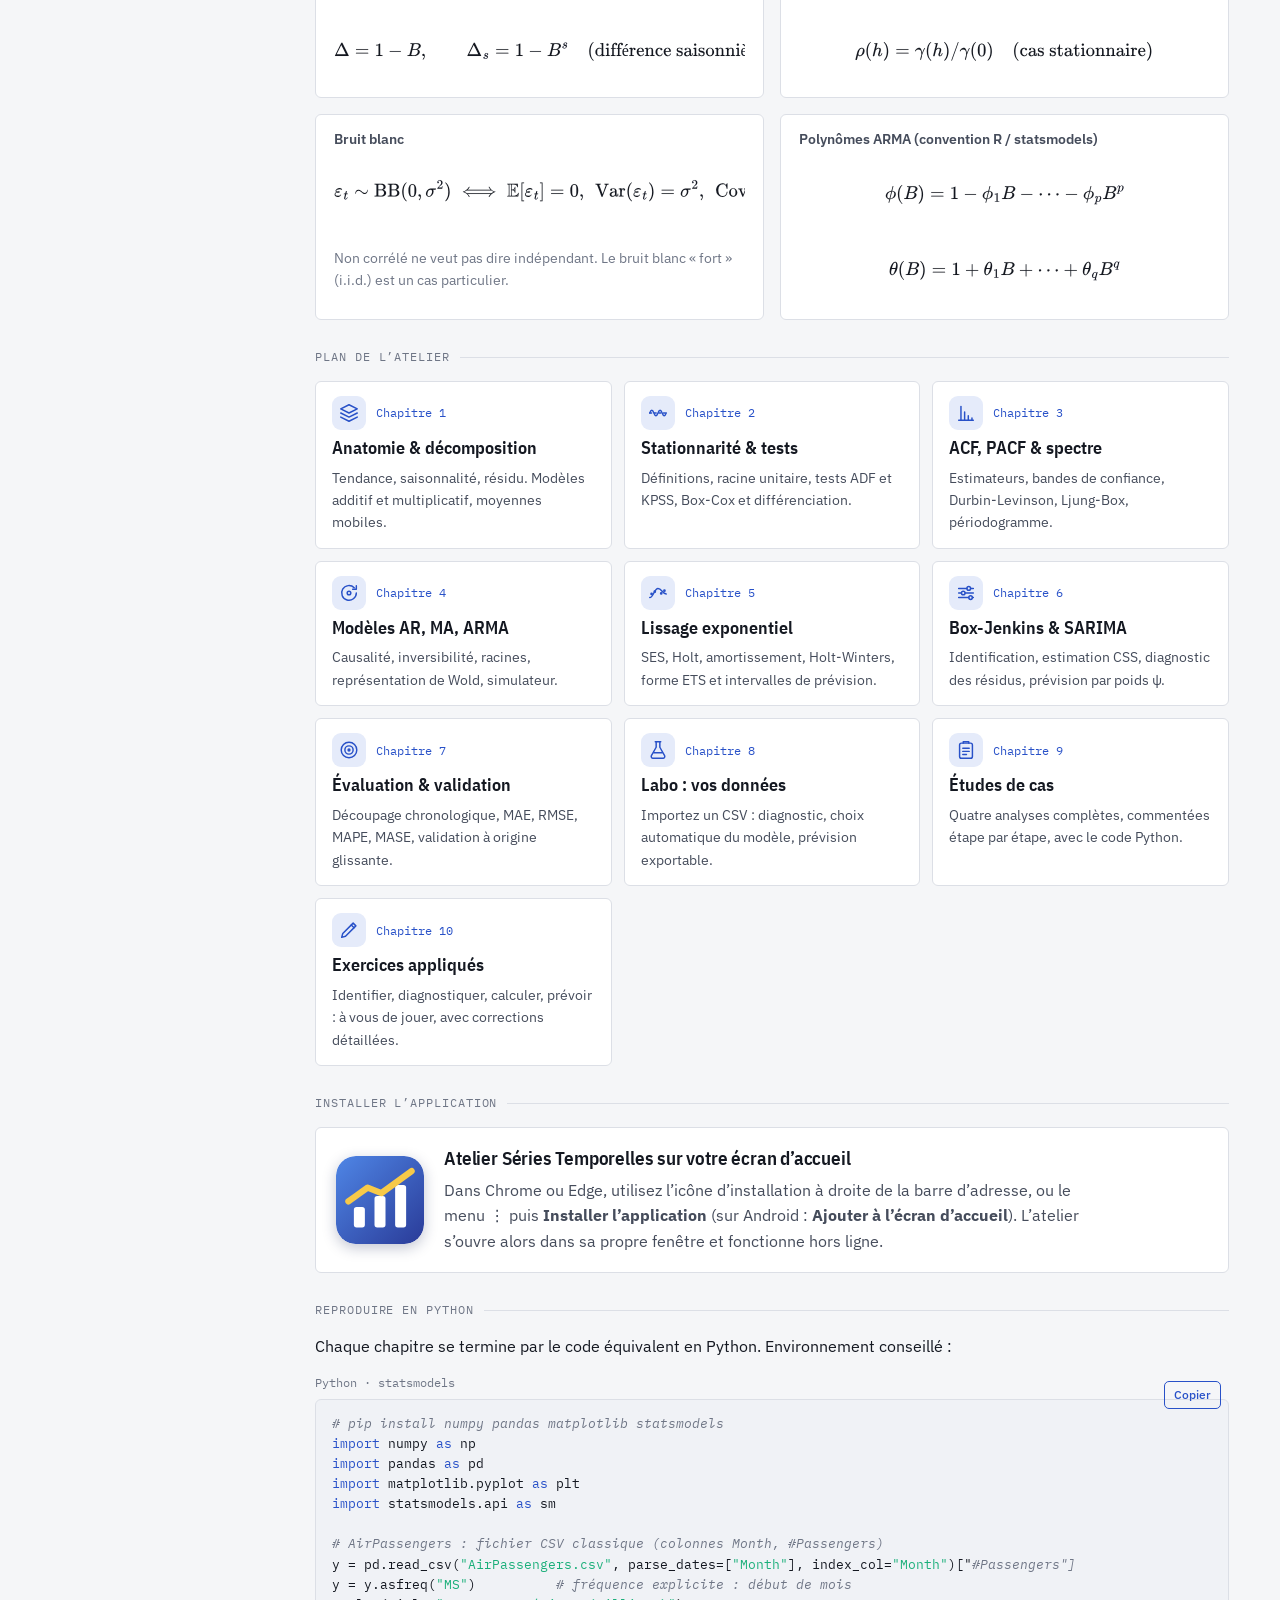
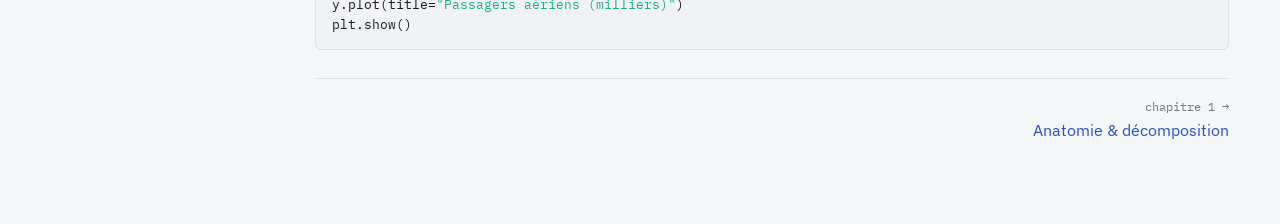
==== commit 28ab055f: "Application installable avec son icône Manifeste complet (icônes 192, 512 et maskable Android, apple" ====
--- a/index.html
+++ b/index.html
@@ -9,6 +9,10 @@
 <link rel="apple-touch-icon" href="icons/apple-touch-icon.png">
 <link rel="manifest" href="manifest.webmanifest">
 <meta name="theme-color" content="#2a3b98">
+<meta name="apple-mobile-web-app-capable" content="yes">
+<meta name="mobile-web-app-capable" content="yes">
+<meta name="apple-mobile-web-app-title" content="Séries temp.">
+<meta name="apple-mobile-web-app-status-bar-style" content="default">
 <link rel="preconnect" href="https://fonts.googleapis.com">
 <link rel="preconnect" href="https://fonts.gstatic.com" crossorigin>
 <link rel="stylesheet" href="https://fonts.googleapis.com/css2?family=IBM+Plex+Mono:wght@400;500&family=IBM+Plex+Sans+Condensed:wght@500;600&family=IBM+Plex+Sans:ital,wght@0,400;0,500;0,600;1,400&display=swap">
@@ -44,6 +48,7 @@
     </div>
     <ol id="toc"></ol>
     <div class="nav-foot">
+      <button class="install-btn" id="install-btn" type="button" hidden><img src="icons/icon.svg" alt="" width="22" height="22"> Installer l’application</button>
       <button class="ghost theme-toggle" id="theme-toggle" type="button">Thème : auto</button>
       <span class="credit">Calculs exécutés dans votre navigateur. Aucune donnée n’est envoyée.</span>
     </div>
--- a/css/style.css
+++ b/css/style.css
@@ -73,8 +73,15 @@
 .brand svg { width: 100%; height: 34px; display: block; }
 .brand svg path { fill: none; stroke: var(--accent); stroke-width: 1.5; }
 .nav ol { list-style: none; margin: 0; padding: 0; display: grid; gap: 2px; }
+.ico { width: 20px; height: 20px; flex: none; fill: none; stroke: currentColor; stroke-width: 1.7; stroke-linecap: round; stroke-linejoin: round; }
+.nav a .ico { color: var(--ink-3); }
+.nav a:hover .ico, .nav a[aria-current="page"] .ico { color: var(--accent); }
+.map-top { display: flex; align-items: center; gap: 10px; }
+.map-ico {
+  width: 34px; height: 34px; padding: 6px; border-radius: 9px; background: var(--accent-soft); color: var(--accent); stroke-width: 1.6;
+}
 .nav a {
-  display: grid; grid-template-columns: 44px 1fr; align-items: baseline; gap: 4px;
+  display: grid; grid-template-columns: 20px minmax(0, 1fr) auto; align-items: center; gap: 10px;
   padding: 7px 8px; border-radius: var(--radius); color: var(--ink-2); text-decoration: none; font-size: 14.5px; line-height: 1.3;
 }
 .nav a .t { font-family: var(--f-mono); font-size: 11.5px; color: var(--ink-3); }
@@ -237,9 +244,22 @@
 .q-expl { font-size: 14.5px; color: var(--ink-2); }
 
 /* ------------------------------------------------ Carte des chapitres */
+.install-card {
+  display: flex; gap: 20px; align-items: center; background: var(--panel); border: 1px solid var(--line);
+  border-radius: var(--radius); padding: 18px 20px;
+}
+.install-card > img { flex: none; border-radius: 20px; box-shadow: 0 4px 14px rgb(20 30 80 / 0.25); }
+.install-text { display: grid; gap: 8px; min-width: 0; }
+.install-text p { margin: 0; max-width: 64ch; color: var(--ink-2); }
+.install-btn { display: inline-flex; align-items: center; gap: 8px; justify-self: start; }
+.install-btn[hidden] { display: none; }
+.install-btn img { border-radius: 6px; }
+@media (max-width: 520px) { .install-card { flex-direction: column; align-items: flex-start; } }
+.ch-head .eyebrow { display: flex; align-items: center; gap: 8px; }
+.ch-head .eyebrow .ico { width: 18px; height: 18px; }
 .map { display: grid; grid-template-columns: repeat(auto-fit, minmax(min(100%, 280px), 1fr)); gap: 12px; }
 .map a {
-  display: grid; gap: 4px; padding: 14px 16px; border: 1px solid var(--line); border-radius: var(--radius);
+  display: grid; gap: 4px; align-content: start; padding: 14px 16px; border: 1px solid var(--line); border-radius: var(--radius);
   background: var(--panel); color: var(--ink); text-decoration: none;
 }
 .map a:hover { border-color: var(--accent); }
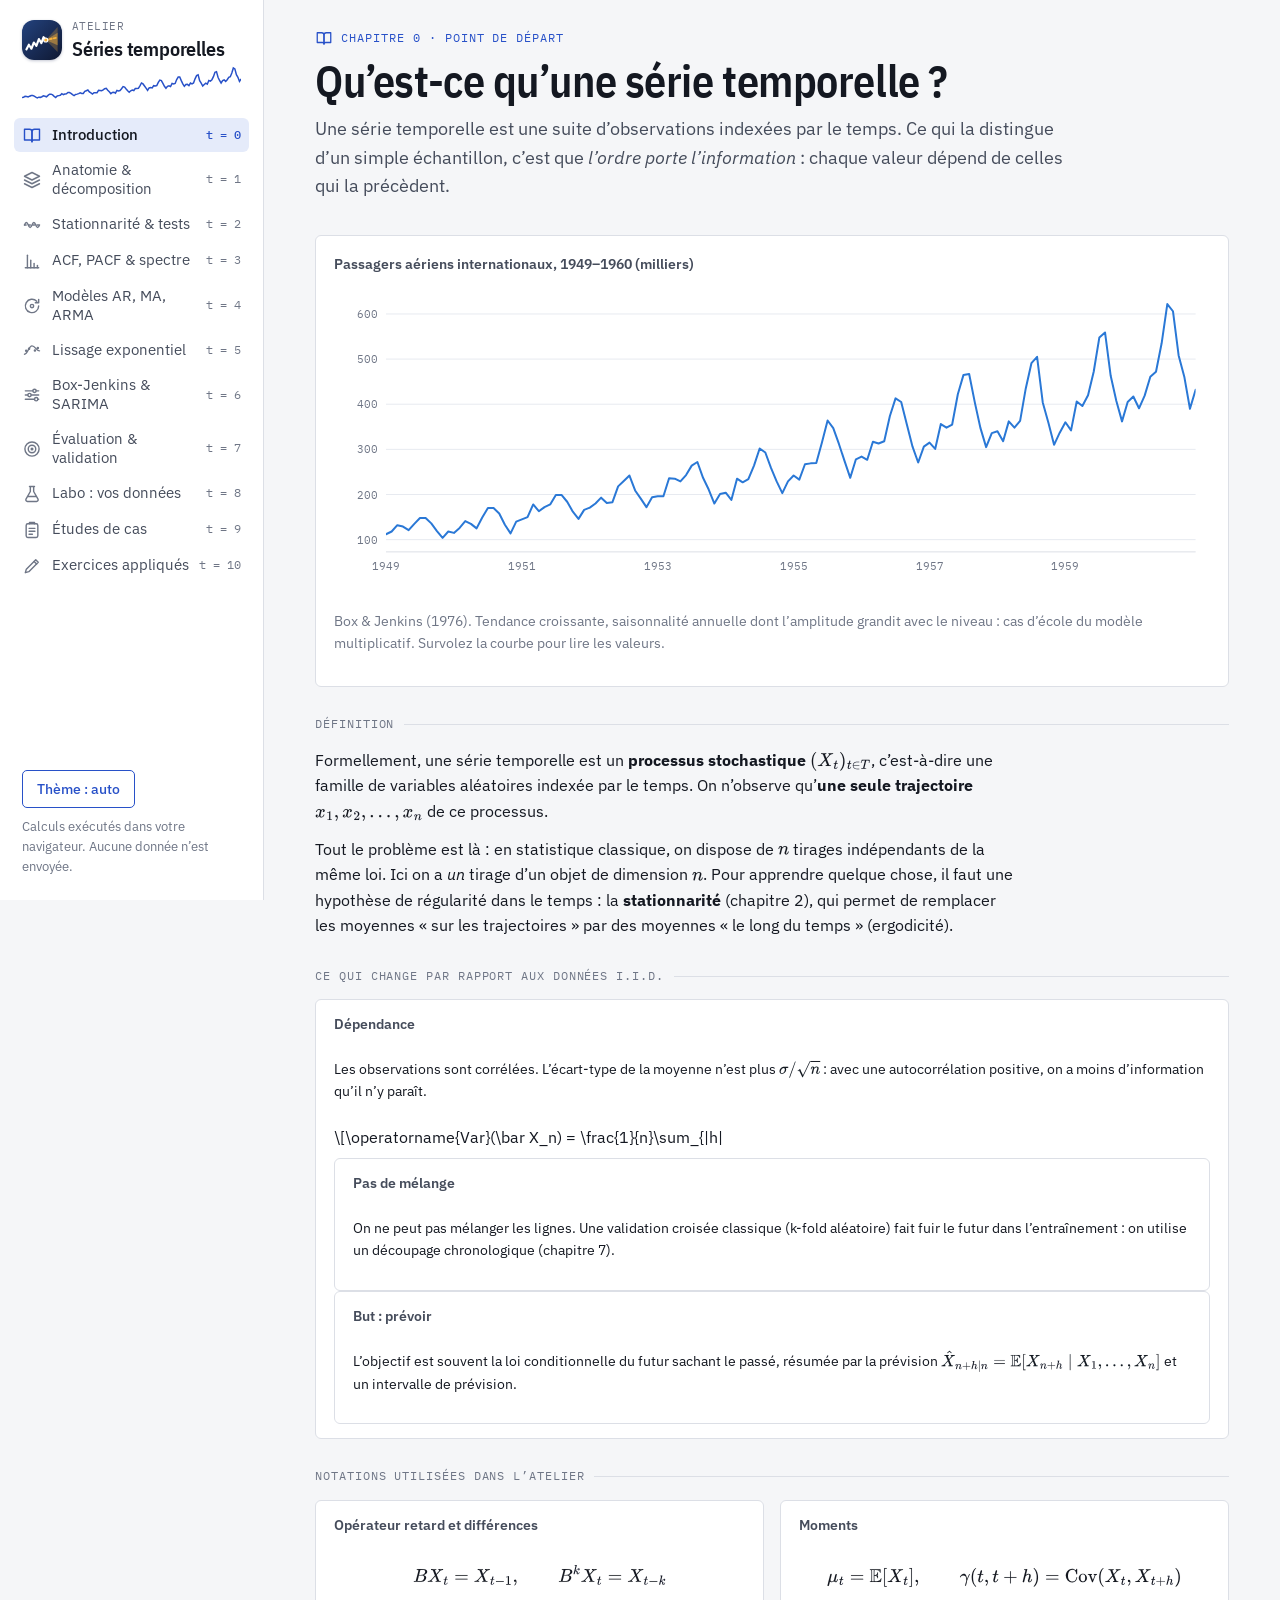
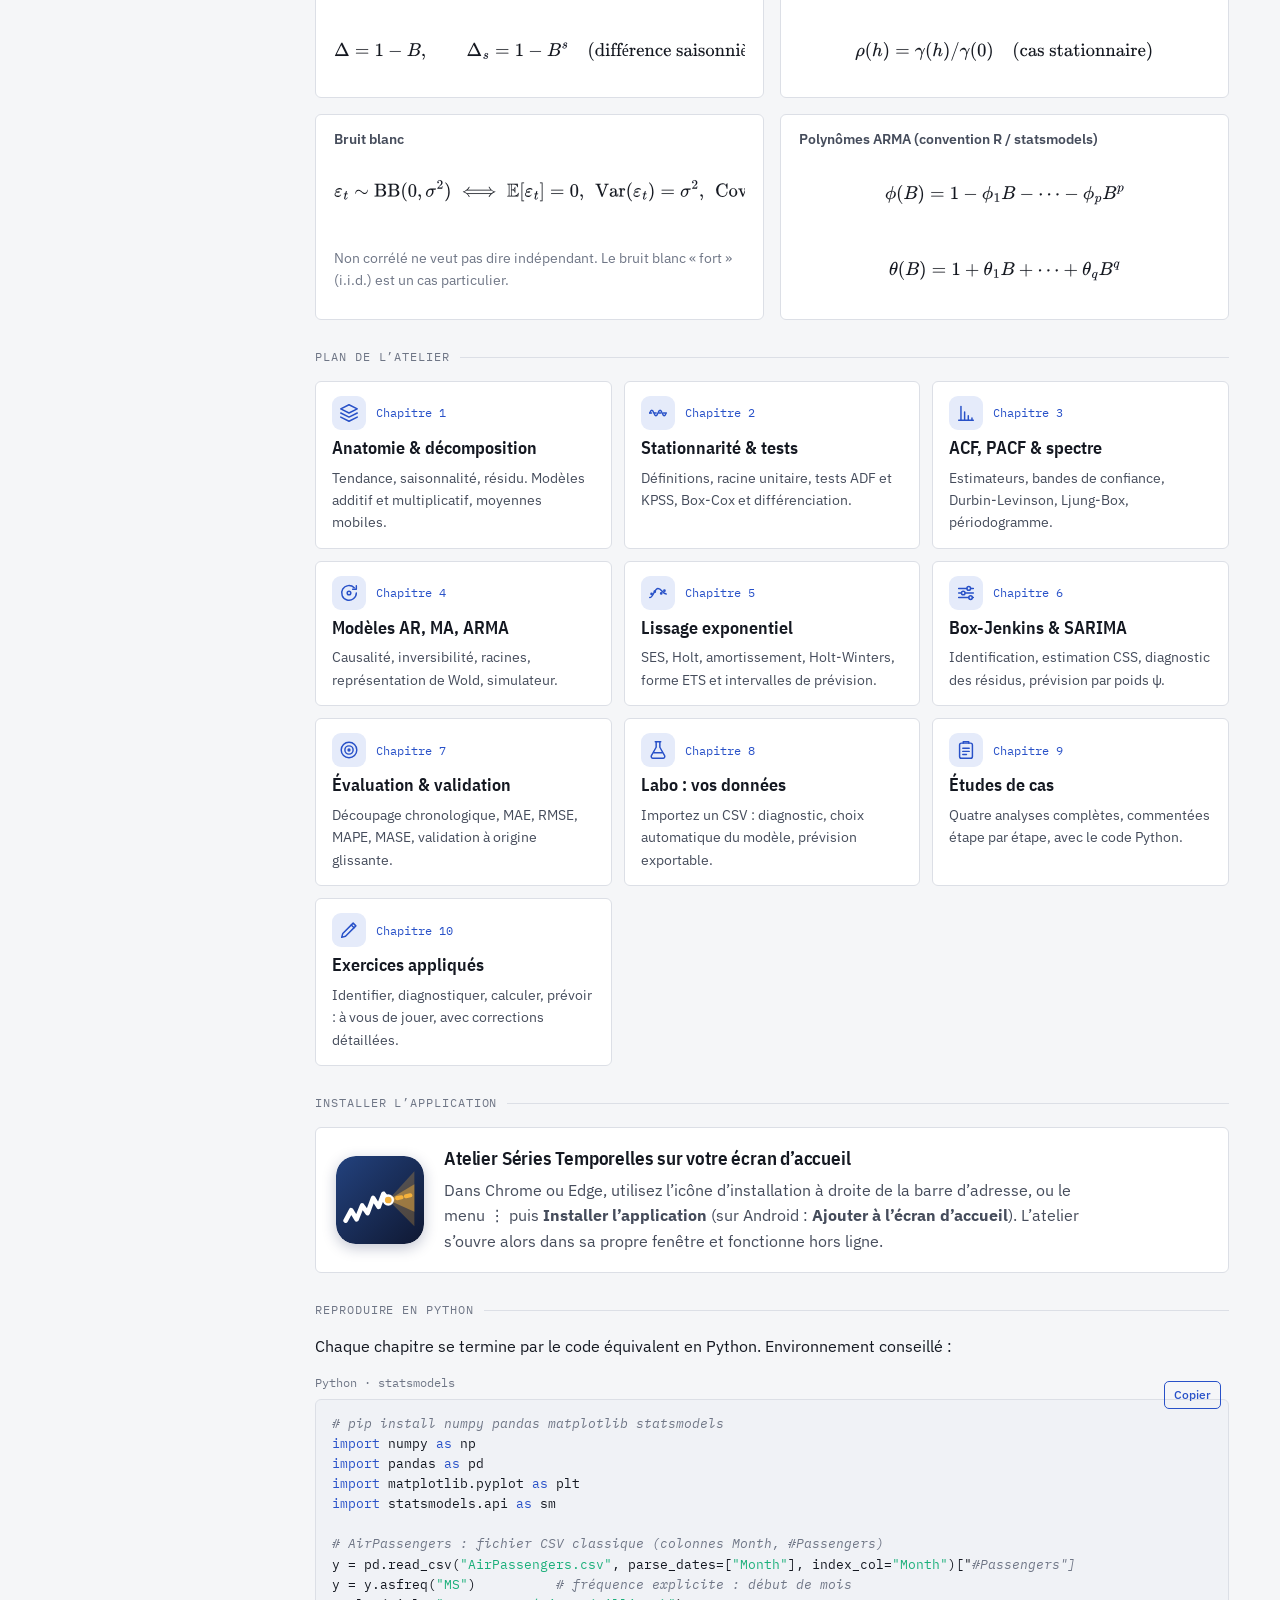
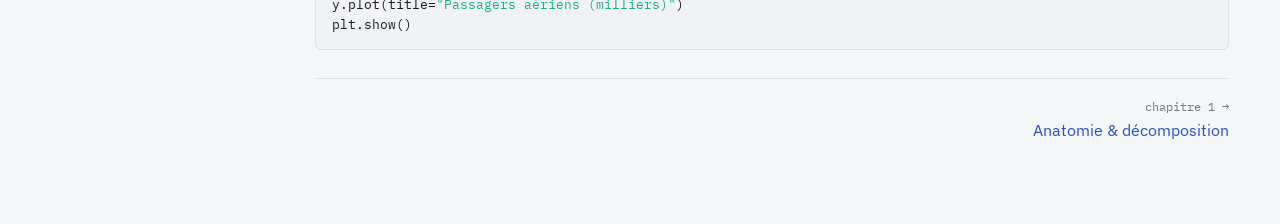
==== commit a899be90: "Nouvelle icône : cône de prévision La série observée (ligne blanche) se prolonge en prévision pointi" ====
--- a/index.html
+++ b/index.html
@@ -8,7 +8,7 @@
 <link rel="icon" href="icons/icon.svg" type="image/svg+xml">
 <link rel="apple-touch-icon" href="icons/apple-touch-icon.png">
 <link rel="manifest" href="manifest.webmanifest">
-<meta name="theme-color" content="#2a3b98">
+<meta name="theme-color" content="#1b2f5c">
 <meta name="apple-mobile-web-app-capable" content="yes">
 <meta name="mobile-web-app-capable" content="yes">
 <meta name="apple-mobile-web-app-title" content="Séries temp.">
--- a/css/style.css
+++ b/css/style.css
@@ -322,7 +322,7 @@
 #exC h3 { margin: 0; }
 
 /* ------------------------------------------------ Icône d'application et en-tête mobile */
-.app-icon { display: block; flex: none; border-radius: 12px; box-shadow: 0 1px 3px rgb(20 30 80 / 0.25); }
+.app-icon { display: block; flex: none; border-radius: 12px; box-shadow: 0 1px 3px rgb(20 30 80 / 0.25), 0 0 0 1px rgb(255 255 255 / 0.1); }
 .brand-row { display: flex; align-items: center; gap: 10px; }
 .topbar { display: none; }
 .scrim { display: none; }
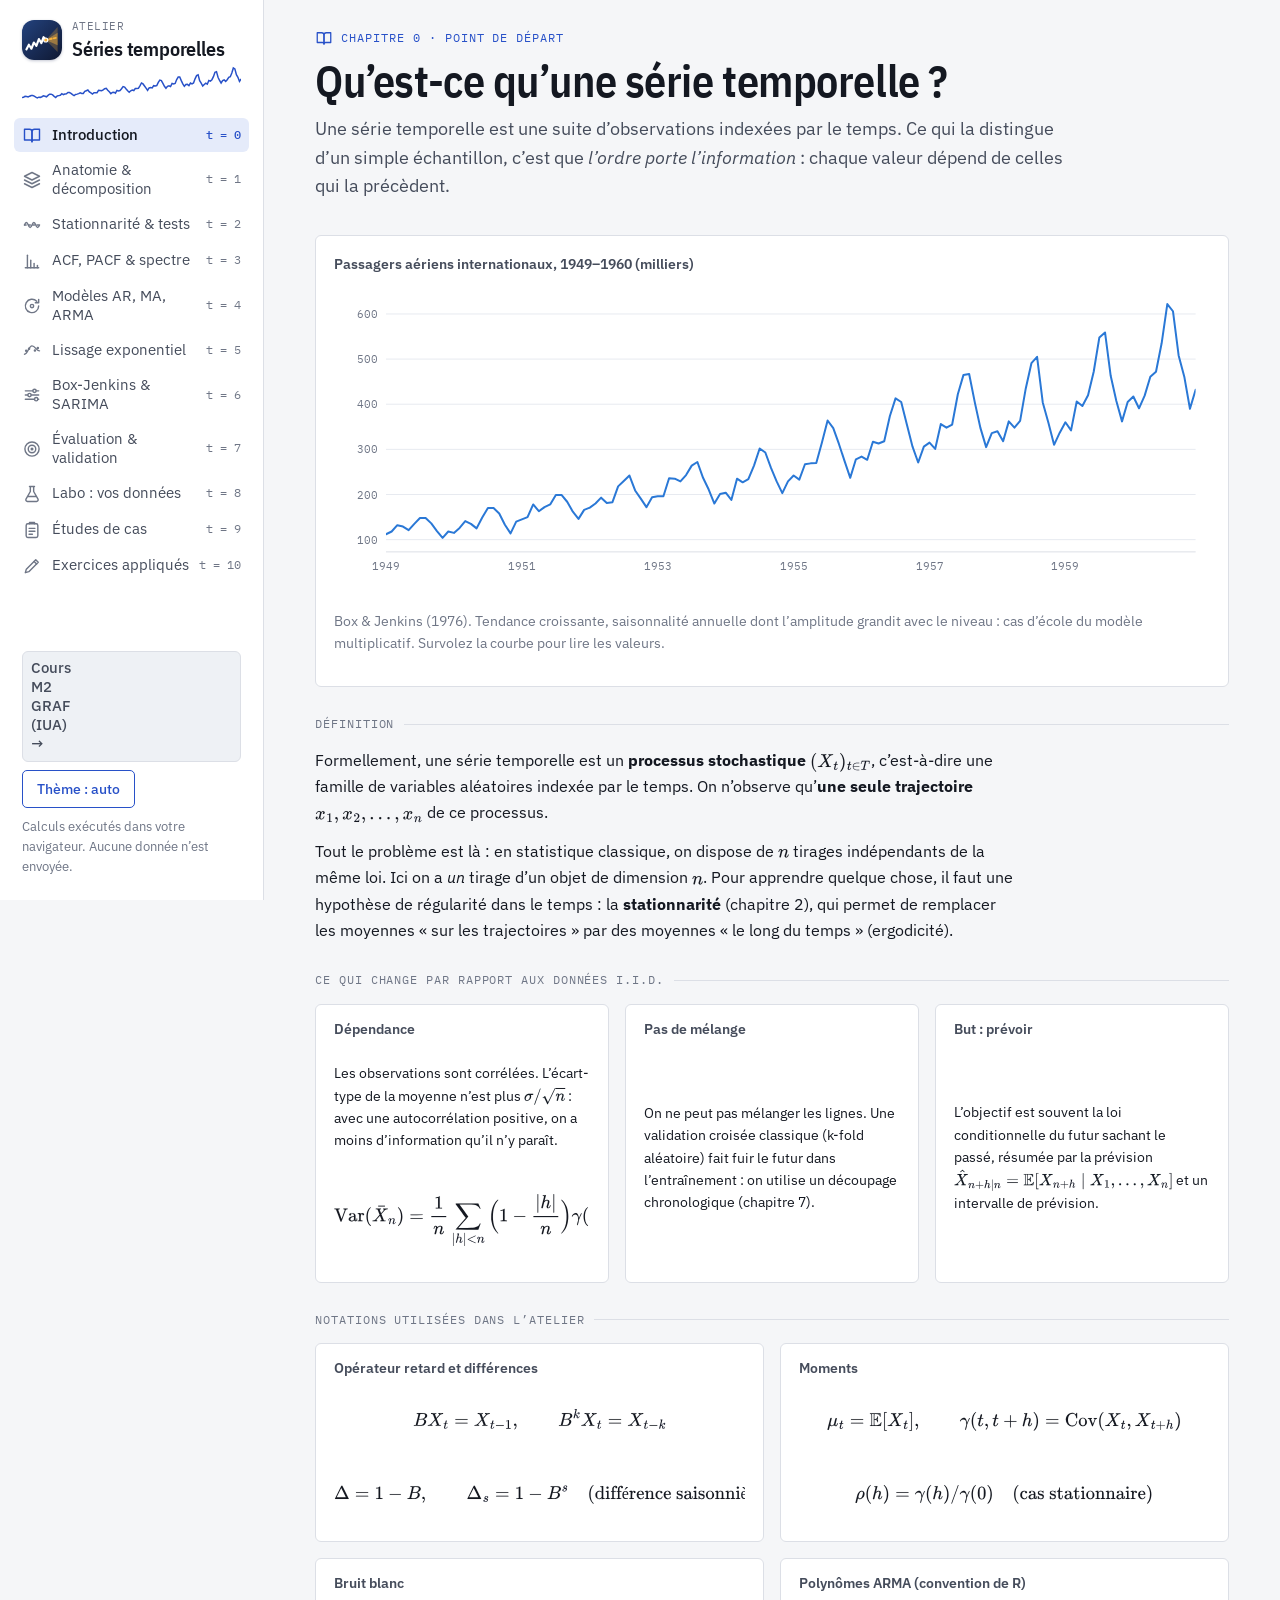
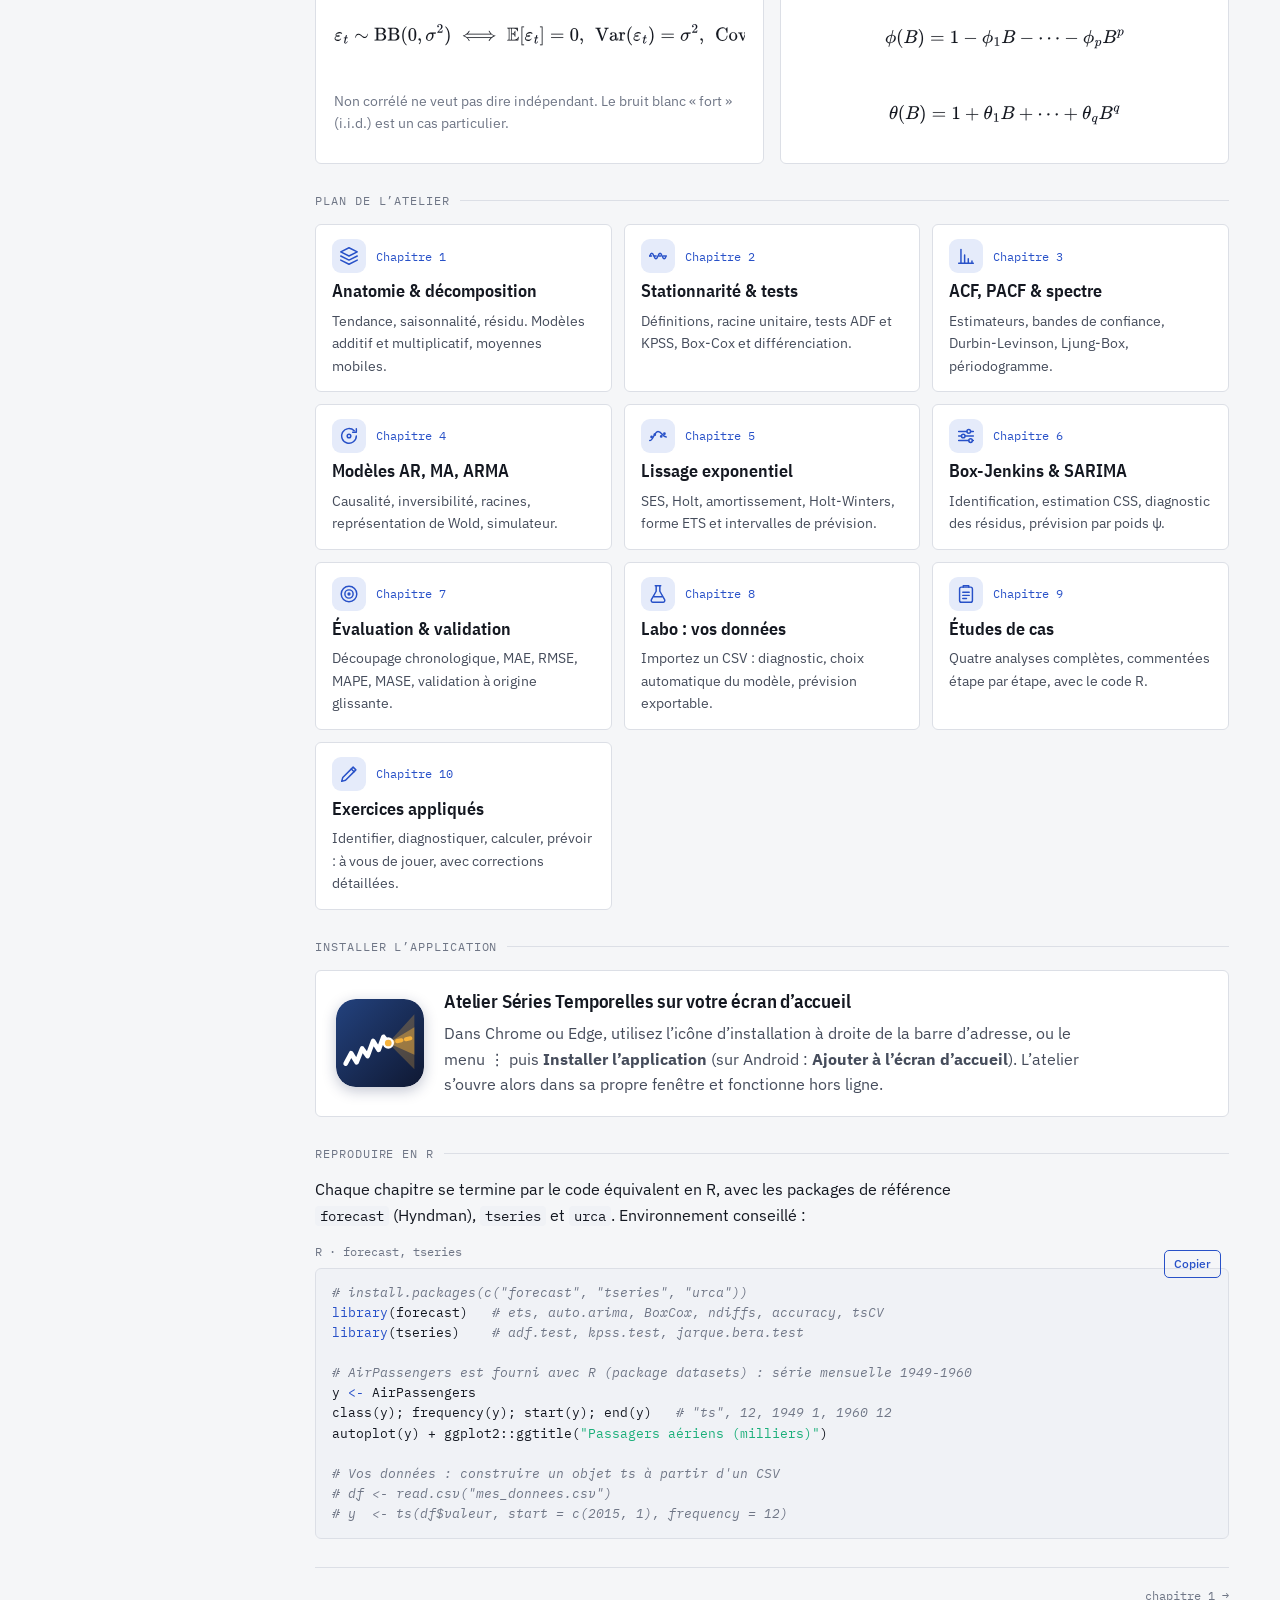
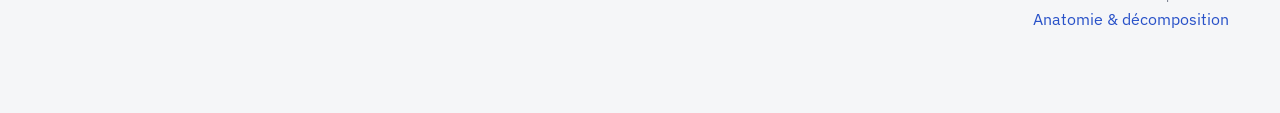
==== commit 669631f5: "Données des exemples et des TP Nouveau dossier donnees/ : vraies séries des TP (varicelle New York 1" ====
--- a/index.html
+++ b/index.html
@@ -49,6 +49,7 @@
     <ol id="toc"></ol>
     <div class="nav-foot">
       <button class="install-btn" id="install-btn" type="button" hidden><img src="icons/icon.svg" alt="" width="22" height="22"> Installer l’application</button>
+      <a class="page-link" href="cours-m2graf.html">Cours M2 GRAF (IUA) →</a>
       <button class="ghost theme-toggle" id="theme-toggle" type="button">Thème : auto</button>
       <span class="credit">Calculs exécutés dans votre navigateur. Aucune donnée n’est envoyée.</span>
     </div>
@@ -56,6 +57,8 @@
   <main id="content" tabindex="-1"></main>
 </div>
 <script src="js/stats.js"></script>
+<script src="js/cours/data-cours.js"></script>
+<script src="js/cours/data-tp.js"></script>
 <script src="js/data.js"></script>
 <script src="js/charts.js"></script>
 <script src="js/ui.js"></script>
--- a/css/style.css
+++ b/css/style.css
@@ -131,6 +131,7 @@
 .grid-2 { display: grid; grid-template-columns: repeat(auto-fit, minmax(min(100%, 380px), 1fr)); gap: 16px; }
 .grid-3 { display: grid; grid-template-columns: repeat(auto-fit, minmax(min(100%, 250px), 1fr)); gap: 16px; }
 .grid-2 > *, .grid-3 > * { min-width: 0; }
+.stack { display: grid; gap: 14px; grid-template-columns: minmax(0, 1fr); }
 .callout { border-left: 3px solid var(--accent); background: var(--accent-soft); padding: 12px 16px; border-radius: 0 var(--radius) var(--radius) 0; max-width: 74ch; }
 .callout.warn { border-color: var(--warn); background: var(--warn-soft); }
 .callout.bad { border-color: var(--bad); background: var(--bad-soft); }
@@ -321,6 +322,36 @@
 .ex-q { font-size: 16.5px; margin: 0; max-width: 72ch; }
 #exC h3 { margin: 0; }
 
+/* ------------------------------------------------ Cours M2 GRAF : exercices et questions de TP */
+.page-link {
+  display: block; font-size: 13.5px; font-weight: 500; text-decoration: none; padding: 8px 10px;
+  border: 1px solid var(--line); border-radius: var(--radius); background: var(--panel-2); color: var(--accent);
+}
+.page-link:hover { border-color: var(--accent); }
+.exo { border: 1px solid var(--line); border-left: 3px solid var(--s5); border-radius: var(--radius); background: var(--panel); padding: 14px 16px; display: grid; gap: 10px; min-width: 0; }
+.exo-head { display: flex; gap: 10px; align-items: baseline; flex-wrap: wrap; }
+.exo-num { font-family: var(--f-display); font-weight: 600; font-size: 16px; color: var(--s5); }
+.exo-src { font-family: var(--f-mono); font-size: 11px; color: var(--ink-3); text-transform: uppercase; letter-spacing: 0.06em; }
+.exo-enonce { font-style: italic; color: var(--ink); max-width: 75ch; }
+.exo-sol summary { cursor: pointer; font-size: 14px; font-weight: 600; color: var(--accent); padding: 2px 0; }
+.exo-sol[open] summary { margin-bottom: 8px; }
+.exo-sol .prose { max-width: 75ch; }
+.tpq-list { display: grid; gap: 10px; grid-template-columns: minmax(0, 1fr); }
+.tpq { border-bottom: 1px solid var(--line); padding-bottom: 10px; display: grid; gap: 6px; min-width: 0; }
+.tpq-q { display: grid; grid-template-columns: auto minmax(0, 1fr); gap: 10px; font-weight: 500; }
+.tpq-num {
+  font-family: var(--f-mono); font-size: 12px; background: var(--accent-soft); color: var(--accent); border-radius: 5px;
+  padding: 2px 7px; align-self: start; white-space: nowrap;
+}
+.tpq-r { color: var(--ink-2); padding-left: 2px; max-width: 80ch; }
+.exo, .tpq, .exo-sol { grid-template-columns: minmax(0, 1fr); min-width: 0; }
+/* Une formule en ligne trop longue défile dans son propre cadre au lieu d'élargir la page */
+.tpq-r mjx-container:not([display="true"]), .exo mjx-container:not([display="true"]), .prose mjx-container:not([display="true"]) {
+  display: inline-block; max-width: 100%; overflow-x: auto; overflow-y: hidden; vertical-align: middle;
+}
+.lagplots { display: grid; grid-template-columns: repeat(auto-fill, minmax(min(100%, 220px), 1fr)); gap: 12px; }
+.lagplots > * { min-width: 0; }
+
 /* ------------------------------------------------ Icône d'application et en-tête mobile */
 .app-icon { display: block; flex: none; border-radius: 12px; box-shadow: 0 1px 3px rgb(20 30 80 / 0.25), 0 0 0 1px rgb(255 255 255 / 0.1); }
 .brand-row { display: flex; align-items: center; gap: 10px; }
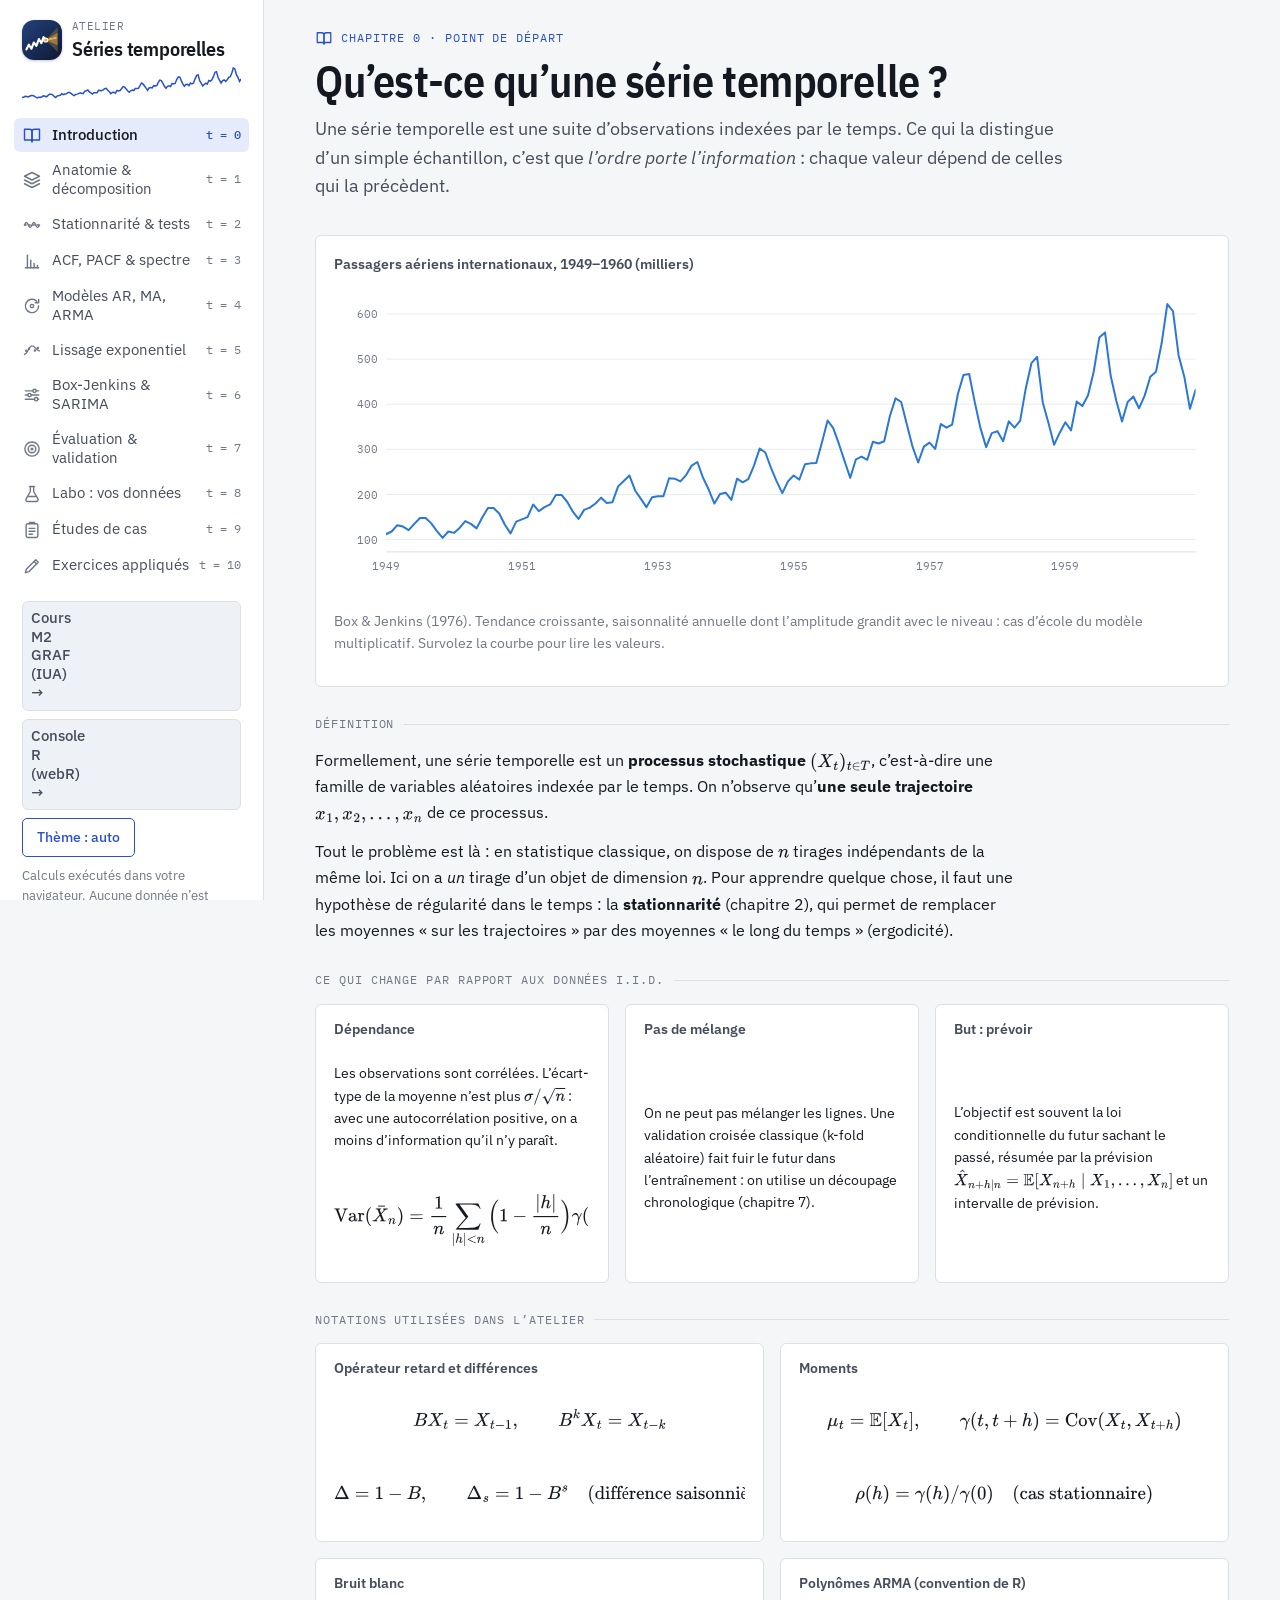
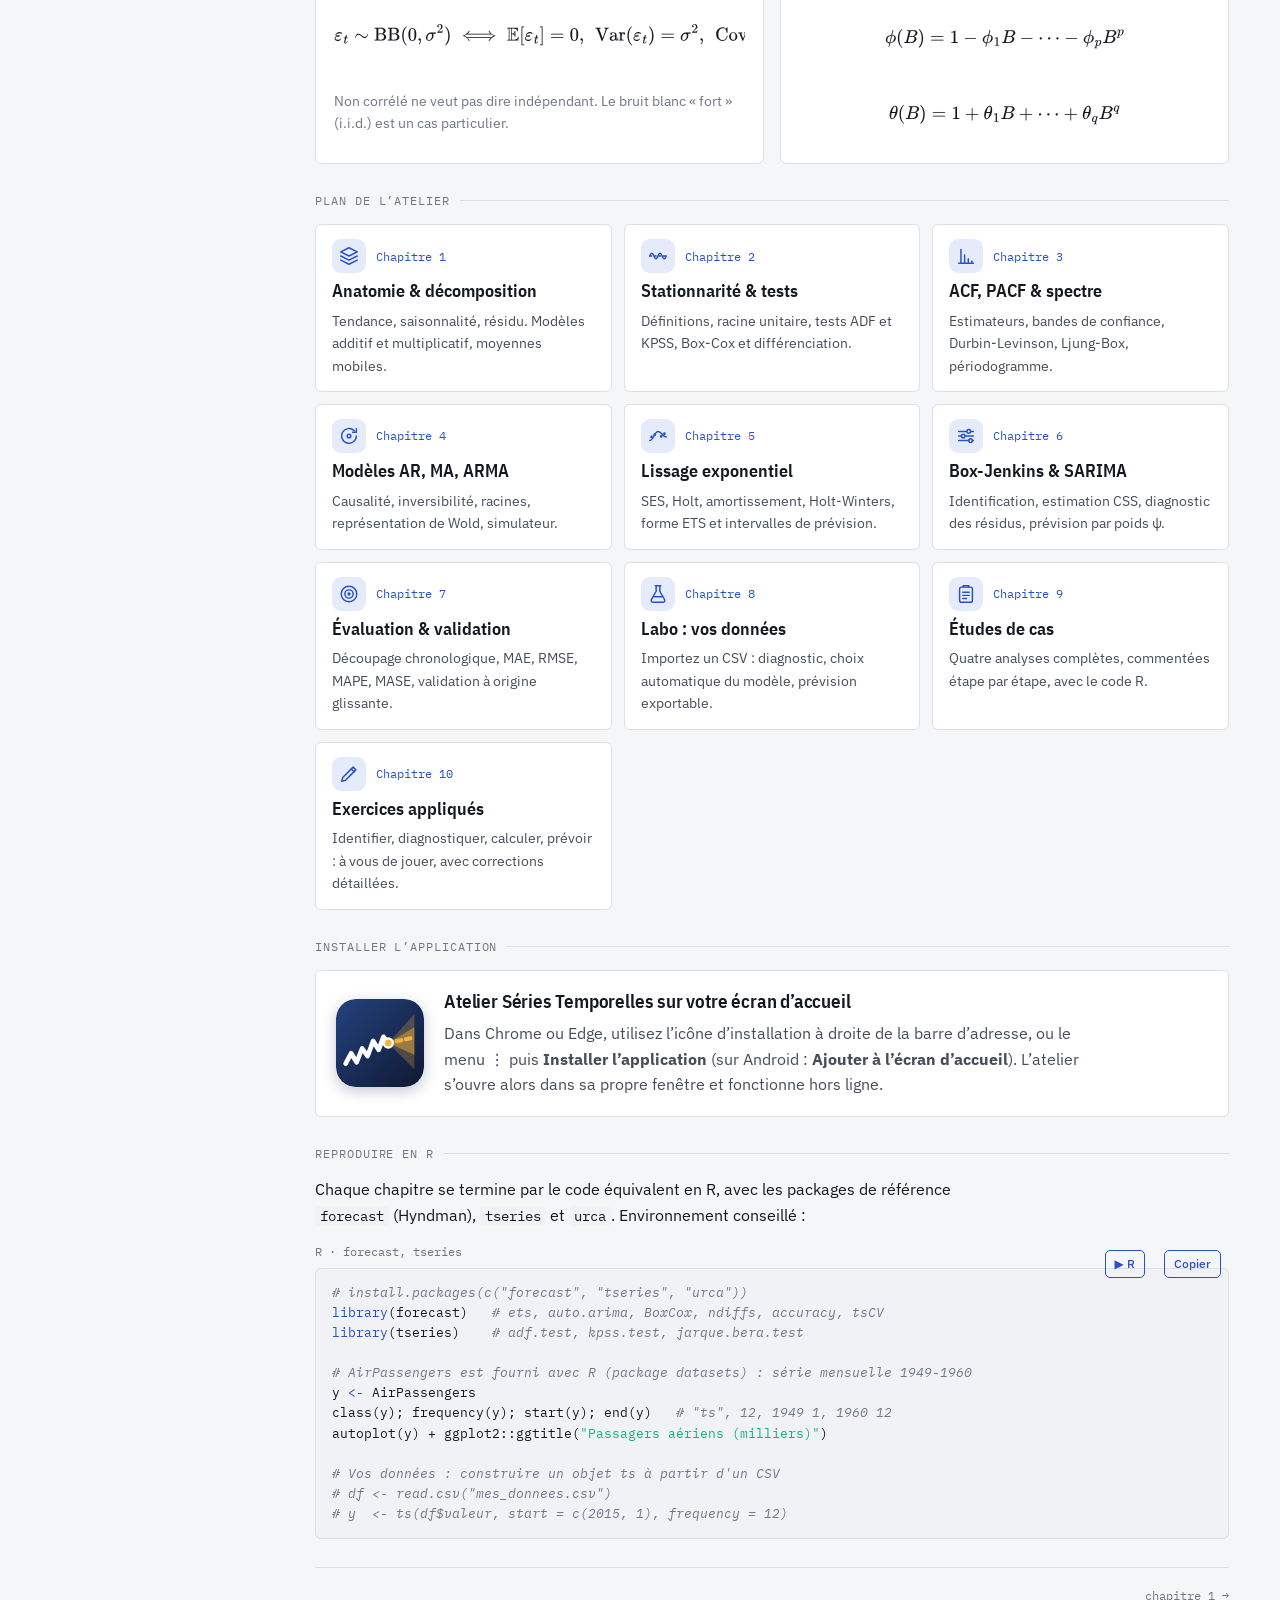
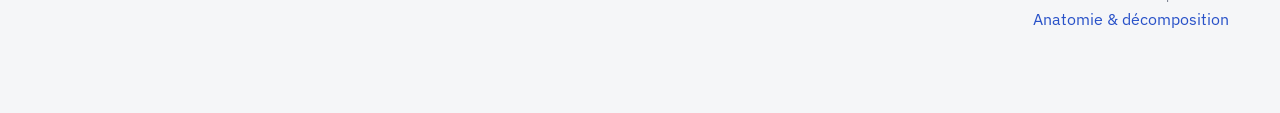
==== commit 828505e8: "Console R dans le navigateur (webR), pensée pour le téléphone Script + console, graphiques, barre de" ====
--- a/index.html
+++ b/index.html
@@ -50,6 +50,7 @@
     <div class="nav-foot">
       <button class="install-btn" id="install-btn" type="button" hidden><img src="icons/icon.svg" alt="" width="22" height="22"> Installer l’application</button>
       <a class="page-link" href="cours-m2graf.html">Cours M2 GRAF (IUA) →</a>
+      <a class="page-link" href="console-r.html">Console R (webR) →</a>
       <button class="ghost theme-toggle" id="theme-toggle" type="button">Thème : auto</button>
       <span class="credit">Calculs exécutés dans votre navigateur. Aucune donnée n’est envoyée.</span>
     </div>
--- a/css/style.css
+++ b/css/style.css
@@ -229,7 +229,8 @@
 .code pre .k { color: var(--accent); }
 .code pre .s { color: var(--s3); }
 .code .copy { position: absolute; top: 8px; right: 8px; font-size: 12px; padding: 3px 9px; }
-.code-title { font-family: var(--f-mono); font-size: 12px; color: var(--ink-3); margin-bottom: 6px; }
+.code-title { font-family: var(--f-mono); font-size: 12px; color: var(--ink-3); margin-bottom: 6px; padding-right: 170px; }
+.code .run-r { position: absolute; top: 8px; right: 84px; font-size: 12px; padding: 3px 9px; text-decoration: none; }
 
 /* ------------------------------------------------ Quiz */
 .quiz { display: grid; gap: 14px; }
